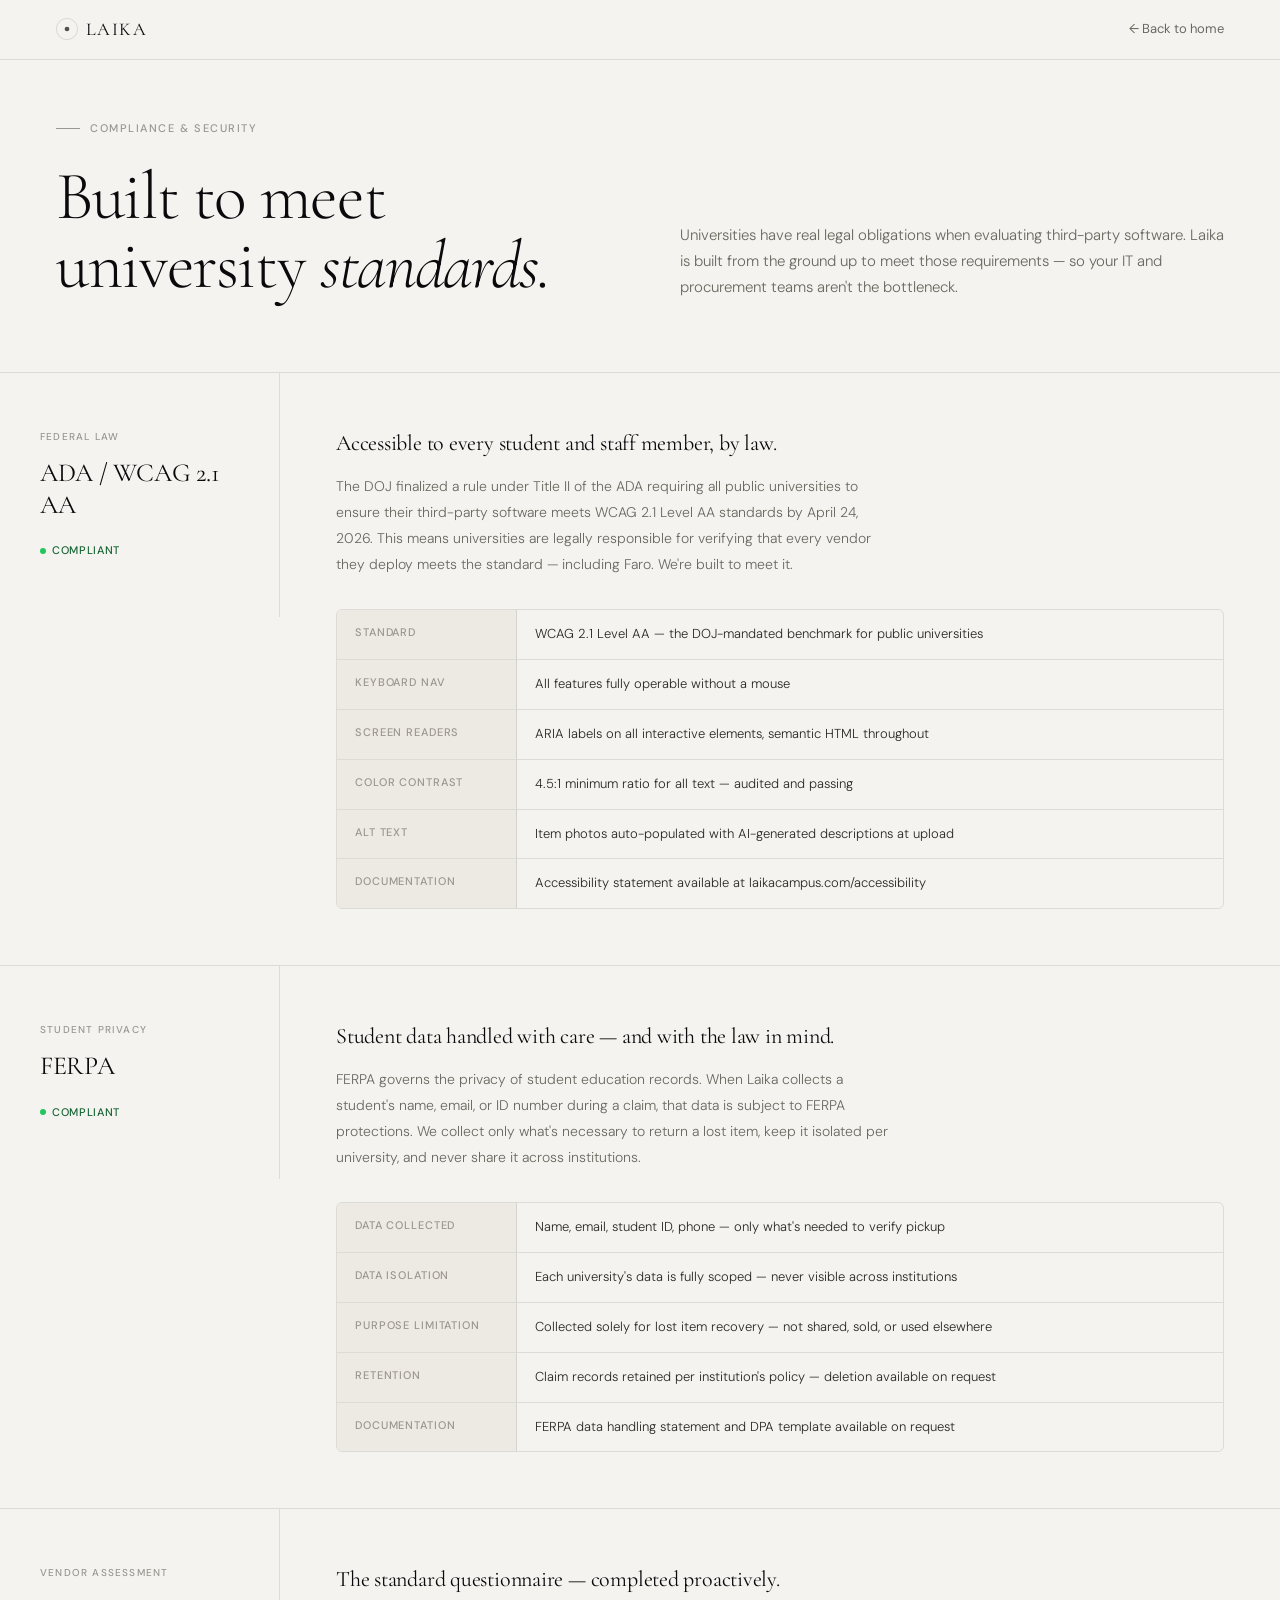
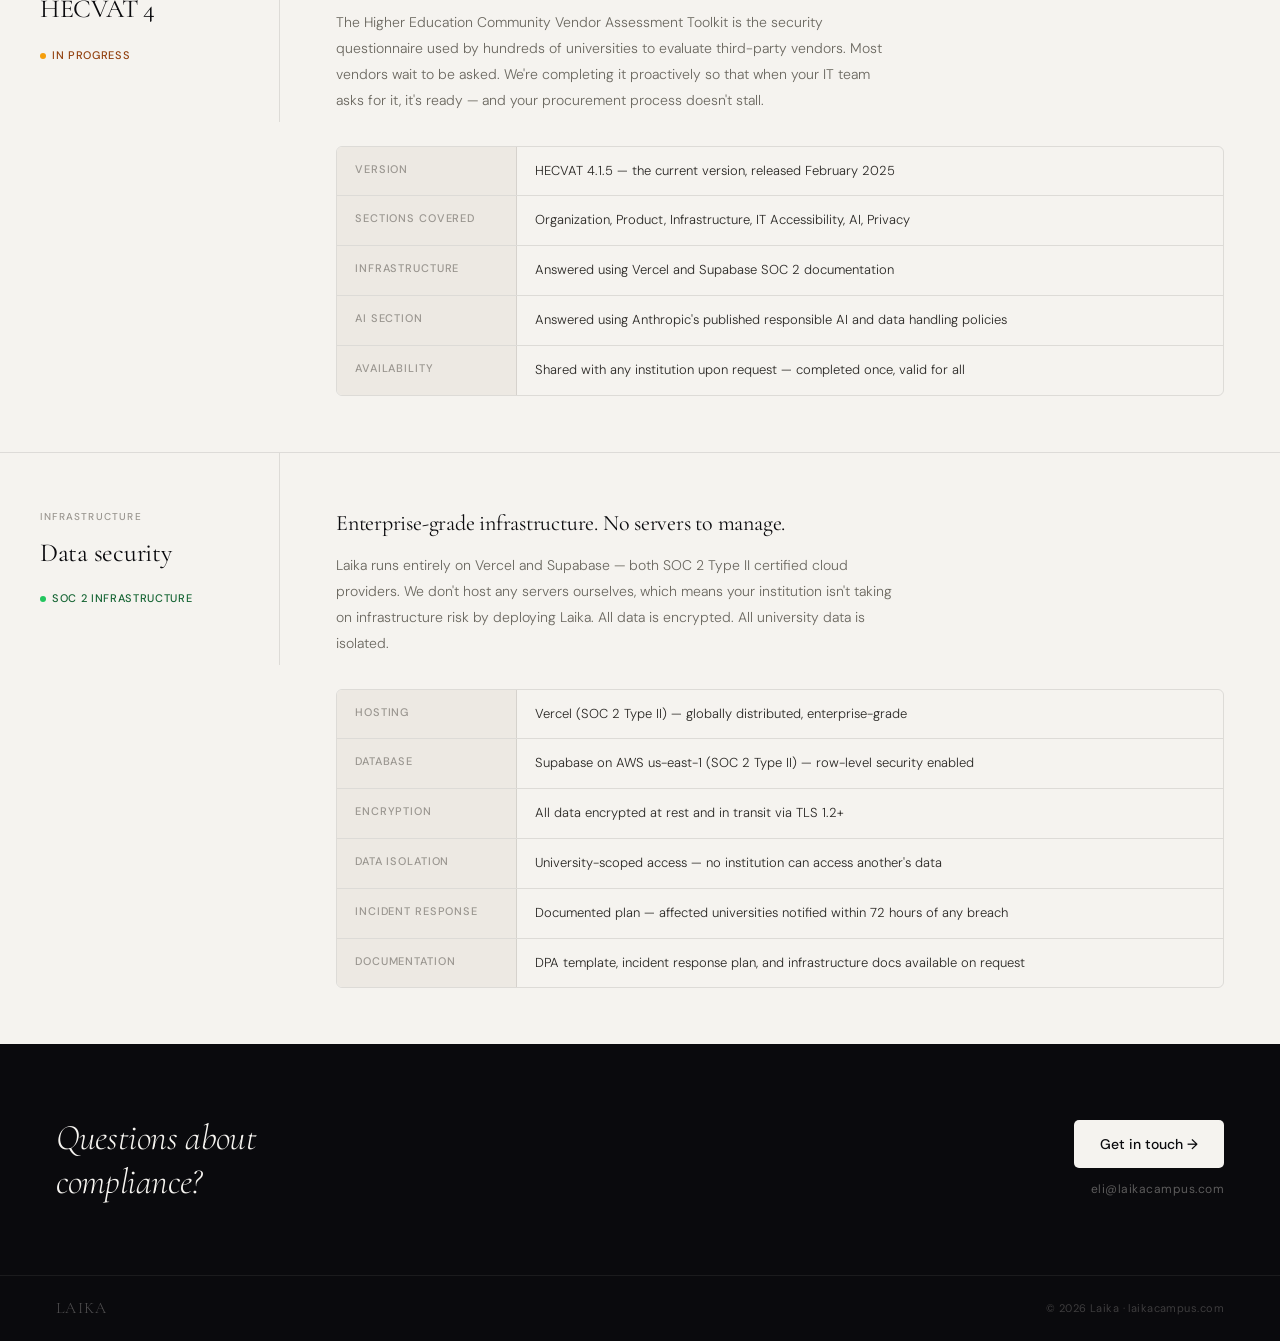
==== compliance.html @ a5697e26 "add contact form with Resend email delivery Replace mailto buttons with a name/email/message form. S" ====
<!DOCTYPE html>
<html lang="en">
<head>
<meta charset="UTF-8">
<meta name="viewport" content="width=device-width, initial-scale=1.0">
<title>Laika — Compliance</title>
<link href="https://fonts.googleapis.com/css2?family=Cormorant+Garamond:ital,wght@0,300;0,400;0,500;1,300;1,400;1,500&family=DM+Sans:wght@300;400;500&display=swap" rel="stylesheet">
<style>
*,*::before,*::after{margin:0;padding:0;box-sizing:border-box}
html{scroll-behavior:smooth}

:root{
  --ink:#0a0a0d;
  --ink2:#13131a;
  --off:#f5f3ef;
  --offwarm:#ede9e3;
  --rule:rgba(10,10,13,0.1);
  --rule2:rgba(10,10,13,0.06);
  --muted:#9a9690;
  --muted2:#6b6860;
  --text:#2a2825;
  --p:#7c3aed;
}

body{
  background:var(--off);
  color:var(--text);
  font-family:'DM Sans',-apple-system,sans-serif;
  font-size:16px;
  line-height:1.6;
  -webkit-font-smoothing:antialiased;
}

/* NAV */
nav{
  position:fixed;top:0;left:0;right:0;z-index:100;
  padding:0 56px;height:60px;
  display:flex;align-items:center;justify-content:space-between;
  background:rgba(245,243,239,0.88);
  backdrop-filter:blur(16px);
  border-bottom:1px solid var(--rule);
}

.nav-logo{
  font-family:'Cormorant Garamond',serif;
  font-size:18px;font-weight:400;
  color:var(--ink);text-decoration:none;
  letter-spacing:0.08em;text-transform:uppercase;
  display:flex;align-items:center;gap:8px;
}
.nav-logo-mark{
  width:22px;height:22px;display:block;
}

.nav-back{
  font-size:13px;font-weight:400;
  color:var(--muted2);text-decoration:none;
  transition:color 0.15s;
  display:flex;align-items:center;gap:6px;
}
.nav-back:hover{color:var(--ink);}

/* HEADER */
.page-header{
  padding:120px 56px 72px;
  border-bottom:1px solid var(--rule);
  display:grid;
  grid-template-columns:1fr 1fr;
  gap:80px;
  align-items:end;
}

.header-kicker{
  font-size:11px;font-weight:500;
  letter-spacing:0.14em;text-transform:uppercase;
  color:var(--muted);
  margin-bottom:24px;
  display:flex;align-items:center;gap:10px;
}
.header-kicker::before{content:'';display:inline-block;width:24px;height:1px;background:var(--muted);}

h1{
  font-family:'Cormorant Garamond',serif;
  font-size:clamp(44px,5.5vw,68px);
  font-weight:300;
  line-height:1.02;
  letter-spacing:-0.02em;
  color:var(--ink);
}

h1 em{font-style:italic;}

.header-note{
  font-size:15px;color:var(--muted2);
  font-weight:300;line-height:1.75;
  align-self:end;
}

/* COMPLIANCE ITEMS */
.compliance-section{
  border-bottom:1px solid var(--rule);
  display:grid;
  grid-template-columns:280px 1fr;
}

.comp-left{
  padding:56px 40px;
  border-right:1px solid var(--rule);
  position:sticky;top:60px;
  align-self:start;
}

.comp-tag{
  font-size:10px;font-weight:500;
  letter-spacing:0.12em;text-transform:uppercase;
  color:var(--muted);
  margin-bottom:12px;
}

.comp-name{
  font-family:'Cormorant Garamond',serif;
  font-size:26px;font-weight:400;
  color:var(--ink);
  letter-spacing:-0.01em;
  line-height:1.2;
  margin-bottom:16px;
}

.comp-status{
  display:inline-flex;align-items:center;gap:6px;
  font-size:11px;font-weight:500;
  letter-spacing:0.06em;text-transform:uppercase;
}

.status-dot{
  width:6px;height:6px;border-radius:50%;
}

.status-ready .status-dot{background:#22c55e;}
.status-ready{color:#166534;}
.status-progress .status-dot{background:#f59e0b;}
.status-progress{color:#92400e;}

.comp-right{
  padding:56px 56px;
}

.comp-headline{
  font-family:'Cormorant Garamond',serif;
  font-size:22px;font-weight:400;
  color:var(--ink);
  letter-spacing:-0.01em;
  margin-bottom:16px;
  line-height:1.3;
}

.comp-body{
  font-size:14px;color:var(--muted2);
  font-weight:300;line-height:1.85;
  margin-bottom:32px;
  max-width:560px;
}

.comp-details{
  display:flex;flex-direction:column;gap:0;
  border:1px solid var(--rule);
  border-radius:6px;
  overflow:hidden;
}

.comp-detail-row{
  display:grid;
  grid-template-columns:180px 1fr;
  border-bottom:1px solid var(--rule);
}
.comp-detail-row:last-child{border-bottom:none;}

.comp-detail-label{
  padding:14px 18px;
  font-size:11px;font-weight:500;
  letter-spacing:0.08em;text-transform:uppercase;
  color:var(--muted);
  border-right:1px solid var(--rule);
  background:var(--offwarm);
}

.comp-detail-value{
  padding:14px 18px;
  font-size:13px;color:var(--text);
  font-weight:300;line-height:1.6;
}

/* CONTACT STRIP */
.contact-strip{
  background:var(--ink);
  padding:72px 56px;
  display:flex;
  align-items:center;
  justify-content:space-between;
  gap:48px;
}

.cs-left{
  font-family:'Cormorant Garamond',serif;
  font-size:clamp(24px,3vw,36px);
  font-weight:300;font-style:italic;
  color:var(--off);
  line-height:1.2;
  letter-spacing:-0.01em;
}

.cs-right{display:flex;flex-direction:column;gap:12px;align-items:flex-end;}

.btn-light{
  display:inline-flex;align-items:center;
  background:var(--off);color:var(--ink);
  padding:13px 26px;border-radius:5px;
  font-size:14px;font-weight:500;
  text-decoration:none;
  transition:background 0.15s,transform 0.12s;
}
.btn-light:hover{background:#fff;transform:translateY(-2px);}

.cs-email{
  font-size:12px;color:rgba(245,243,239,0.35);
  text-decoration:none;letter-spacing:0.04em;
  transition:color 0.15s;
}
.cs-email:hover{color:rgba(245,243,239,0.7);}

/* FOOTER */
footer{
  background:var(--ink);
  border-top:1px solid rgba(245,243,239,0.07);
  padding:20px 56px;
  display:flex;align-items:center;justify-content:space-between;
}

.footer-logo{
  font-family:'Cormorant Garamond',serif;
  font-size:16px;font-weight:300;
  color:rgba(245,243,239,0.3);
  letter-spacing:0.08em;text-transform:uppercase;
}

.footer-copy{font-size:11px;color:rgba(245,243,239,0.22);letter-spacing:0.04em;}

/* ANIMATIONS */
@keyframes fadeup{from{opacity:0;transform:translateY(16px);}to{opacity:1;transform:translateY(0);}}
.reveal{opacity:0;transform:translateY(16px);transition:opacity 0.6s ease,transform 0.6s ease;}
.reveal.on{opacity:1;transform:translateY(0);}
.d1{transition-delay:0.08s;}.d2{transition-delay:0.16s;}

/* RESPONSIVE */
@media(max-width:800px){
  nav{padding:0 24px;}
  .page-header{grid-template-columns:1fr;padding:100px 24px 48px;gap:24px;}
  .compliance-section{grid-template-columns:1fr;}
  .comp-left{position:static;border-right:none;border-bottom:1px solid var(--rule);padding:36px 24px 28px;}
  .comp-right{padding:32px 24px 48px;}
  .comp-detail-row{grid-template-columns:1fr;}
  .comp-detail-label{border-right:none;border-bottom:1px solid var(--rule);}
  .contact-strip{flex-direction:column;padding:48px 24px;align-items:flex-start;}
  .cs-right{align-items:flex-start;}
  footer{padding:18px 24px;flex-direction:column;gap:8px;text-align:center;}
}
</style>
</head>
<body>

<!-- NAV -->
<nav>
  <a href="index.html" class="nav-logo">
    <svg class="nav-logo-mark" viewBox="0 0 28 28" fill="none" xmlns="http://www.w3.org/2000/svg" aria-hidden="true">
      <circle cx="14" cy="14" r="13.5" stroke="#0a0a0d" stroke-opacity="0.15"/>
      <circle cx="14" cy="14" r="3" fill="#0a0a0d" opacity="0.7"/>
    </svg>
    Laika
  </a>
  <a href="index.html" class="nav-back">← Back to home</a>
</nav>

<!-- HEADER -->
<div class="page-header">
  <div>
    <div class="header-kicker">Compliance & security</div>
    <h1>Built to meet<br>university <em>standards.</em></h1>
  </div>
  <p class="header-note">Universities have real legal obligations when evaluating third-party software. Laika is built from the ground up to meet those requirements — so your IT and procurement teams aren't the bottleneck.</p>
</div>

<!-- ADA / WCAG -->
<div class="compliance-section">
  <div class="comp-left reveal">
    <div class="comp-tag">Federal law</div>
    <div class="comp-name">ADA / WCAG 2.1 AA</div>
    <div class="comp-status status-ready">
      <div class="status-dot"></div>
      Compliant
    </div>
  </div>
  <div class="comp-right reveal d1">
    <div class="comp-headline">Accessible to every student and staff member, by law.</div>
    <p class="comp-body">The DOJ finalized a rule under Title II of the ADA requiring all public universities to ensure their third-party software meets WCAG 2.1 Level AA standards by April 24, 2026. This means universities are legally responsible for verifying that every vendor they deploy meets the standard — including Faro. We're built to meet it.</p>
    <div class="comp-details">
      <div class="comp-detail-row">
        <div class="comp-detail-label">Standard</div>
        <div class="comp-detail-value">WCAG 2.1 Level AA — the DOJ-mandated benchmark for public universities</div>
      </div>
      <div class="comp-detail-row">
        <div class="comp-detail-label">Keyboard nav</div>
        <div class="comp-detail-value">All features fully operable without a mouse</div>
      </div>
      <div class="comp-detail-row">
        <div class="comp-detail-label">Screen readers</div>
        <div class="comp-detail-value">ARIA labels on all interactive elements, semantic HTML throughout</div>
      </div>
      <div class="comp-detail-row">
        <div class="comp-detail-label">Color contrast</div>
        <div class="comp-detail-value">4.5:1 minimum ratio for all text — audited and passing</div>
      </div>
      <div class="comp-detail-row">
        <div class="comp-detail-label">Alt text</div>
        <div class="comp-detail-value">Item photos auto-populated with AI-generated descriptions at upload</div>
      </div>
      <div class="comp-detail-row">
        <div class="comp-detail-label">Documentation</div>
        <div class="comp-detail-value">Accessibility statement available at laikacampus.com/accessibility</div>
      </div>
    </div>
  </div>
</div>

<!-- FERPA -->
<div class="compliance-section">
  <div class="comp-left reveal">
    <div class="comp-tag">Student privacy</div>
    <div class="comp-name">FERPA</div>
    <div class="comp-status status-ready">
      <div class="status-dot"></div>
      Compliant
    </div>
  </div>
  <div class="comp-right reveal d1">
    <div class="comp-headline">Student data handled with care — and with the law in mind.</div>
    <p class="comp-body">FERPA governs the privacy of student education records. When Laika collects a student's name, email, or ID number during a claim, that data is subject to FERPA protections. We collect only what's necessary to return a lost item, keep it isolated per university, and never share it across institutions.</p>
    <div class="comp-details">
      <div class="comp-detail-row">
        <div class="comp-detail-label">Data collected</div>
        <div class="comp-detail-value">Name, email, student ID, phone — only what's needed to verify pickup</div>
      </div>
      <div class="comp-detail-row">
        <div class="comp-detail-label">Data isolation</div>
        <div class="comp-detail-value">Each university's data is fully scoped — never visible across institutions</div>
      </div>
      <div class="comp-detail-row">
        <div class="comp-detail-label">Purpose limitation</div>
        <div class="comp-detail-value">Collected solely for lost item recovery — not shared, sold, or used elsewhere</div>
      </div>
      <div class="comp-detail-row">
        <div class="comp-detail-label">Retention</div>
        <div class="comp-detail-value">Claim records retained per institution's policy — deletion available on request</div>
      </div>
      <div class="comp-detail-row">
        <div class="comp-detail-label">Documentation</div>
        <div class="comp-detail-value">FERPA data handling statement and DPA template available on request</div>
      </div>
    </div>
  </div>
</div>

<!-- HECVAT -->
<div class="compliance-section">
  <div class="comp-left reveal">
    <div class="comp-tag">Vendor assessment</div>
    <div class="comp-name">HECVAT 4</div>
    <div class="comp-status status-progress">
      <div class="status-dot"></div>
      In progress
    </div>
  </div>
  <div class="comp-right reveal d1">
    <div class="comp-headline">The standard questionnaire — completed proactively.</div>
    <p class="comp-body">The Higher Education Community Vendor Assessment Toolkit is the security questionnaire used by hundreds of universities to evaluate third-party vendors. Most vendors wait to be asked. We're completing it proactively so that when your IT team asks for it, it's ready — and your procurement process doesn't stall.</p>
    <div class="comp-details">
      <div class="comp-detail-row">
        <div class="comp-detail-label">Version</div>
        <div class="comp-detail-value">HECVAT 4.1.5 — the current version, released February 2025</div>
      </div>
      <div class="comp-detail-row">
        <div class="comp-detail-label">Sections covered</div>
        <div class="comp-detail-value">Organization, Product, Infrastructure, IT Accessibility, AI, Privacy</div>
      </div>
      <div class="comp-detail-row">
        <div class="comp-detail-label">Infrastructure</div>
        <div class="comp-detail-value">Answered using Vercel and Supabase SOC 2 documentation</div>
      </div>
      <div class="comp-detail-row">
        <div class="comp-detail-label">AI section</div>
        <div class="comp-detail-value">Answered using Anthropic's published responsible AI and data handling policies</div>
      </div>
      <div class="comp-detail-row">
        <div class="comp-detail-label">Availability</div>
        <div class="comp-detail-value">Shared with any institution upon request — completed once, valid for all</div>
      </div>
    </div>
  </div>
</div>

<!-- DATA SECURITY -->
<div class="compliance-section" style="border-bottom:none;">
  <div class="comp-left reveal">
    <div class="comp-tag">Infrastructure</div>
    <div class="comp-name">Data security</div>
    <div class="comp-status status-ready">
      <div class="status-dot"></div>
      SOC 2 infrastructure
    </div>
  </div>
  <div class="comp-right reveal d1">
    <div class="comp-headline">Enterprise-grade infrastructure. No servers to manage.</div>
    <p class="comp-body">Laika runs entirely on Vercel and Supabase — both SOC 2 Type II certified cloud providers. We don't host any servers ourselves, which means your institution isn't taking on infrastructure risk by deploying Laika. All data is encrypted. All university data is isolated.</p>
    <div class="comp-details">
      <div class="comp-detail-row">
        <div class="comp-detail-label">Hosting</div>
        <div class="comp-detail-value">Vercel (SOC 2 Type II) — globally distributed, enterprise-grade</div>
      </div>
      <div class="comp-detail-row">
        <div class="comp-detail-label">Database</div>
        <div class="comp-detail-value">Supabase on AWS us-east-1 (SOC 2 Type II) — row-level security enabled</div>
      </div>
      <div class="comp-detail-row">
        <div class="comp-detail-label">Encryption</div>
        <div class="comp-detail-value">All data encrypted at rest and in transit via TLS 1.2+</div>
      </div>
      <div class="comp-detail-row">
        <div class="comp-detail-label">Data isolation</div>
        <div class="comp-detail-value">University-scoped access — no institution can access another's data</div>
      </div>
      <div class="comp-detail-row">
        <div class="comp-detail-label">Incident response</div>
        <div class="comp-detail-value">Documented plan — affected universities notified within 72 hours of any breach</div>
      </div>
      <div class="comp-detail-row">
        <div class="comp-detail-label">Documentation</div>
        <div class="comp-detail-value">DPA template, incident response plan, and infrastructure docs available on request</div>
      </div>
    </div>
  </div>
</div>

<!-- CONTACT STRIP -->
<div class="contact-strip reveal">
  <div class="cs-left">Questions about<br>compliance?</div>
  <div class="cs-right">
    <a href="/#contact" class="btn-light">Get in touch →</a>
    <a href="mailto:eli@laikacampus.com" class="cs-email">eli@laikacampus.com</a>
  </div>
</div>

<!-- FOOTER -->
<footer>
  <div class="footer-logo">Laika</div>
  <div class="footer-copy">© 2026 Laika · laikacampus.com</div>
</footer>

<script>
const obs = new IntersectionObserver((entries) => {
  entries.forEach((e,i) => {
    if(e.isIntersecting) setTimeout(()=>e.target.classList.add('on'),i*55);
  });
},{threshold:0.06,rootMargin:'0px 0px -16px 0px'});
document.querySelectorAll('.reveal').forEach(el=>obs.observe(el));
</script>

</body>
</html>
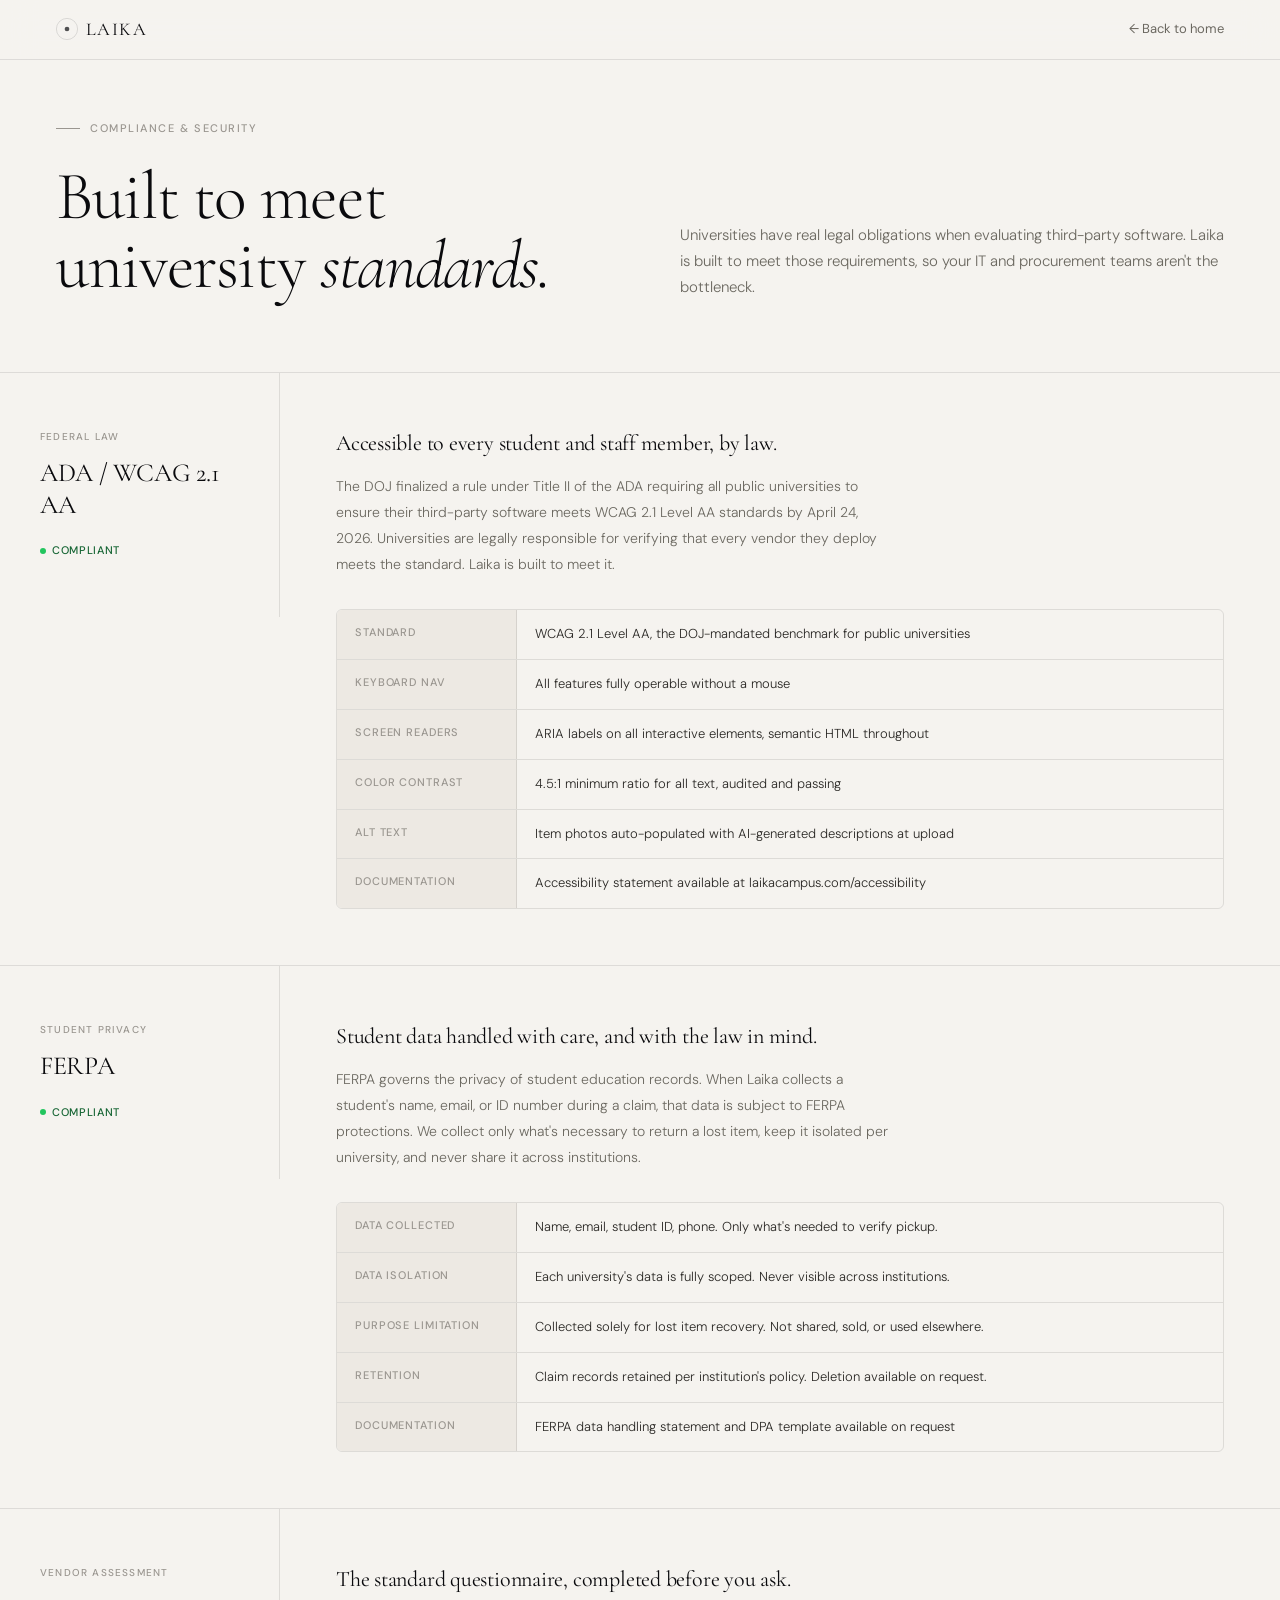
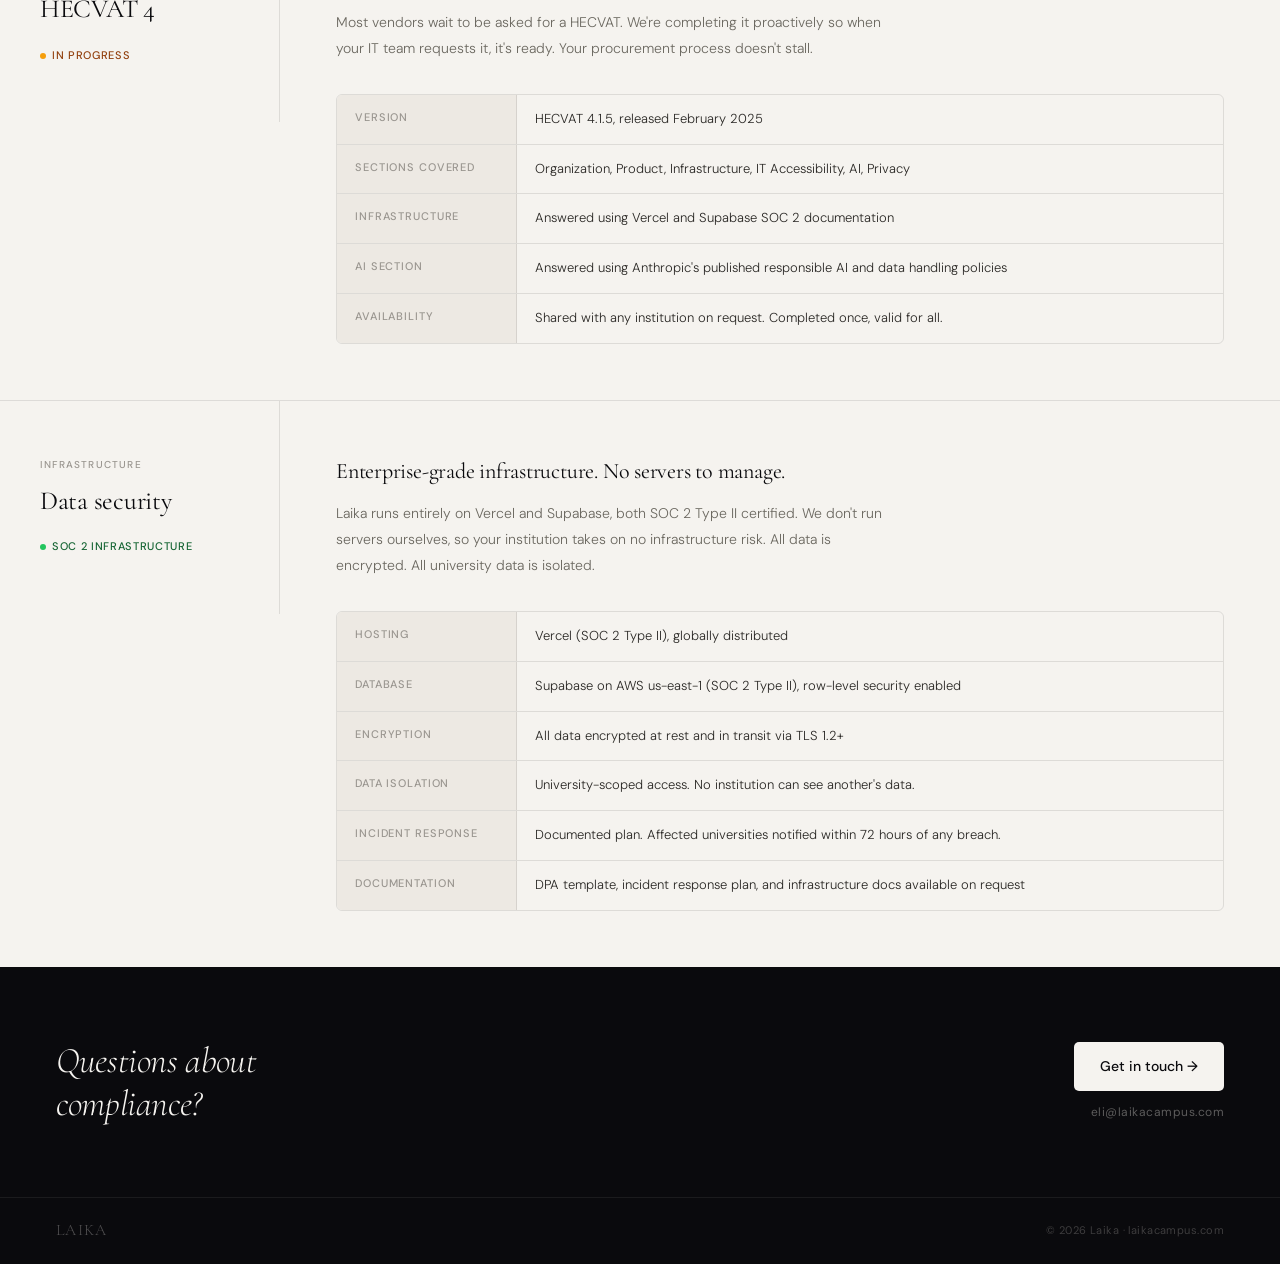
==== commit bcec9f3f: "copy: simplification pass — cut ~100 words, remove all em dashes, fix Faro brand error Co-Authored-B" ====
--- a/compliance.html
+++ b/compliance.html
@@ -3,7 +3,7 @@
 <head>
 <meta charset="UTF-8">
 <meta name="viewport" content="width=device-width, initial-scale=1.0">
-<title>Laika — Compliance</title>
+<title>Laika · Compliance</title>
 <link href="https://fonts.googleapis.com/css2?family=Cormorant+Garamond:ital,wght@0,300;0,400;0,500;1,300;1,400;1,500&family=DM+Sans:wght@300;400;500&display=swap" rel="stylesheet">
 <style>
 *,*::before,*::after{margin:0;padding:0;box-sizing:border-box}
@@ -286,7 +286,7 @@
     <div class="header-kicker">Compliance & security</div>
     <h1>Built to meet<br>university <em>standards.</em></h1>
   </div>
-  <p class="header-note">Universities have real legal obligations when evaluating third-party software. Laika is built from the ground up to meet those requirements — so your IT and procurement teams aren't the bottleneck.</p>
+  <p class="header-note">Universities have real legal obligations when evaluating third-party software. Laika is built to meet those requirements, so your IT and procurement teams aren't the bottleneck.</p>
 </div>
 
 <!-- ADA / WCAG -->
@@ -301,11 +301,11 @@
   </div>
   <div class="comp-right reveal d1">
     <div class="comp-headline">Accessible to every student and staff member, by law.</div>
-    <p class="comp-body">The DOJ finalized a rule under Title II of the ADA requiring all public universities to ensure their third-party software meets WCAG 2.1 Level AA standards by April 24, 2026. This means universities are legally responsible for verifying that every vendor they deploy meets the standard — including Faro. We're built to meet it.</p>
+    <p class="comp-body">The DOJ finalized a rule under Title II of the ADA requiring all public universities to ensure their third-party software meets WCAG 2.1 Level AA standards by April 24, 2026. Universities are legally responsible for verifying that every vendor they deploy meets the standard. Laika is built to meet it.</p>
     <div class="comp-details">
       <div class="comp-detail-row">
         <div class="comp-detail-label">Standard</div>
-        <div class="comp-detail-value">WCAG 2.1 Level AA — the DOJ-mandated benchmark for public universities</div>
+        <div class="comp-detail-value">WCAG 2.1 Level AA, the DOJ-mandated benchmark for public universities</div>
       </div>
       <div class="comp-detail-row">
         <div class="comp-detail-label">Keyboard nav</div>
@@ -317,7 +317,7 @@
       </div>
       <div class="comp-detail-row">
         <div class="comp-detail-label">Color contrast</div>
-        <div class="comp-detail-value">4.5:1 minimum ratio for all text — audited and passing</div>
+        <div class="comp-detail-value">4.5:1 minimum ratio for all text, audited and passing</div>
       </div>
       <div class="comp-detail-row">
         <div class="comp-detail-label">Alt text</div>
@@ -342,24 +342,24 @@
     </div>
   </div>
   <div class="comp-right reveal d1">
-    <div class="comp-headline">Student data handled with care — and with the law in mind.</div>
+    <div class="comp-headline">Student data handled with care, and with the law in mind.</div>
     <p class="comp-body">FERPA governs the privacy of student education records. When Laika collects a student's name, email, or ID number during a claim, that data is subject to FERPA protections. We collect only what's necessary to return a lost item, keep it isolated per university, and never share it across institutions.</p>
     <div class="comp-details">
       <div class="comp-detail-row">
         <div class="comp-detail-label">Data collected</div>
-        <div class="comp-detail-value">Name, email, student ID, phone — only what's needed to verify pickup</div>
+        <div class="comp-detail-value">Name, email, student ID, phone. Only what's needed to verify pickup.</div>
       </div>
       <div class="comp-detail-row">
         <div class="comp-detail-label">Data isolation</div>
-        <div class="comp-detail-value">Each university's data is fully scoped — never visible across institutions</div>
+        <div class="comp-detail-value">Each university's data is fully scoped. Never visible across institutions.</div>
       </div>
       <div class="comp-detail-row">
         <div class="comp-detail-label">Purpose limitation</div>
-        <div class="comp-detail-value">Collected solely for lost item recovery — not shared, sold, or used elsewhere</div>
+        <div class="comp-detail-value">Collected solely for lost item recovery. Not shared, sold, or used elsewhere.</div>
       </div>
       <div class="comp-detail-row">
         <div class="comp-detail-label">Retention</div>
-        <div class="comp-detail-value">Claim records retained per institution's policy — deletion available on request</div>
+        <div class="comp-detail-value">Claim records retained per institution's policy. Deletion available on request.</div>
       </div>
       <div class="comp-detail-row">
         <div class="comp-detail-label">Documentation</div>
@@ -380,12 +380,12 @@
     </div>
   </div>
   <div class="comp-right reveal d1">
-    <div class="comp-headline">The standard questionnaire — completed proactively.</div>
-    <p class="comp-body">The Higher Education Community Vendor Assessment Toolkit is the security questionnaire used by hundreds of universities to evaluate third-party vendors. Most vendors wait to be asked. We're completing it proactively so that when your IT team asks for it, it's ready — and your procurement process doesn't stall.</p>
+    <div class="comp-headline">The standard questionnaire, completed before you ask.</div>
+    <p class="comp-body">Most vendors wait to be asked for a HECVAT. We're completing it proactively so when your IT team requests it, it's ready. Your procurement process doesn't stall.</p>
     <div class="comp-details">
       <div class="comp-detail-row">
         <div class="comp-detail-label">Version</div>
-        <div class="comp-detail-value">HECVAT 4.1.5 — the current version, released February 2025</div>
+        <div class="comp-detail-value">HECVAT 4.1.5, released February 2025</div>
       </div>
       <div class="comp-detail-row">
         <div class="comp-detail-label">Sections covered</div>
@@ -401,7 +401,7 @@
       </div>
       <div class="comp-detail-row">
         <div class="comp-detail-label">Availability</div>
-        <div class="comp-detail-value">Shared with any institution upon request — completed once, valid for all</div>
+        <div class="comp-detail-value">Shared with any institution on request. Completed once, valid for all.</div>
       </div>
     </div>
   </div>
@@ -419,15 +419,15 @@
   </div>
   <div class="comp-right reveal d1">
     <div class="comp-headline">Enterprise-grade infrastructure. No servers to manage.</div>
-    <p class="comp-body">Laika runs entirely on Vercel and Supabase — both SOC 2 Type II certified cloud providers. We don't host any servers ourselves, which means your institution isn't taking on infrastructure risk by deploying Laika. All data is encrypted. All university data is isolated.</p>
+    <p class="comp-body">Laika runs entirely on Vercel and Supabase, both SOC 2 Type II certified. We don't run servers ourselves, so your institution takes on no infrastructure risk. All data is encrypted. All university data is isolated.</p>
     <div class="comp-details">
       <div class="comp-detail-row">
         <div class="comp-detail-label">Hosting</div>
-        <div class="comp-detail-value">Vercel (SOC 2 Type II) — globally distributed, enterprise-grade</div>
+        <div class="comp-detail-value">Vercel (SOC 2 Type II), globally distributed</div>
       </div>
       <div class="comp-detail-row">
         <div class="comp-detail-label">Database</div>
-        <div class="comp-detail-value">Supabase on AWS us-east-1 (SOC 2 Type II) — row-level security enabled</div>
+        <div class="comp-detail-value">Supabase on AWS us-east-1 (SOC 2 Type II), row-level security enabled</div>
       </div>
       <div class="comp-detail-row">
         <div class="comp-detail-label">Encryption</div>
@@ -435,11 +435,11 @@
       </div>
       <div class="comp-detail-row">
         <div class="comp-detail-label">Data isolation</div>
-        <div class="comp-detail-value">University-scoped access — no institution can access another's data</div>
+        <div class="comp-detail-value">University-scoped access. No institution can see another's data.</div>
       </div>
       <div class="comp-detail-row">
         <div class="comp-detail-label">Incident response</div>
-        <div class="comp-detail-value">Documented plan — affected universities notified within 72 hours of any breach</div>
+        <div class="comp-detail-value">Documented plan. Affected universities notified within 72 hours of any breach.</div>
       </div>
       <div class="comp-detail-row">
         <div class="comp-detail-label">Documentation</div>
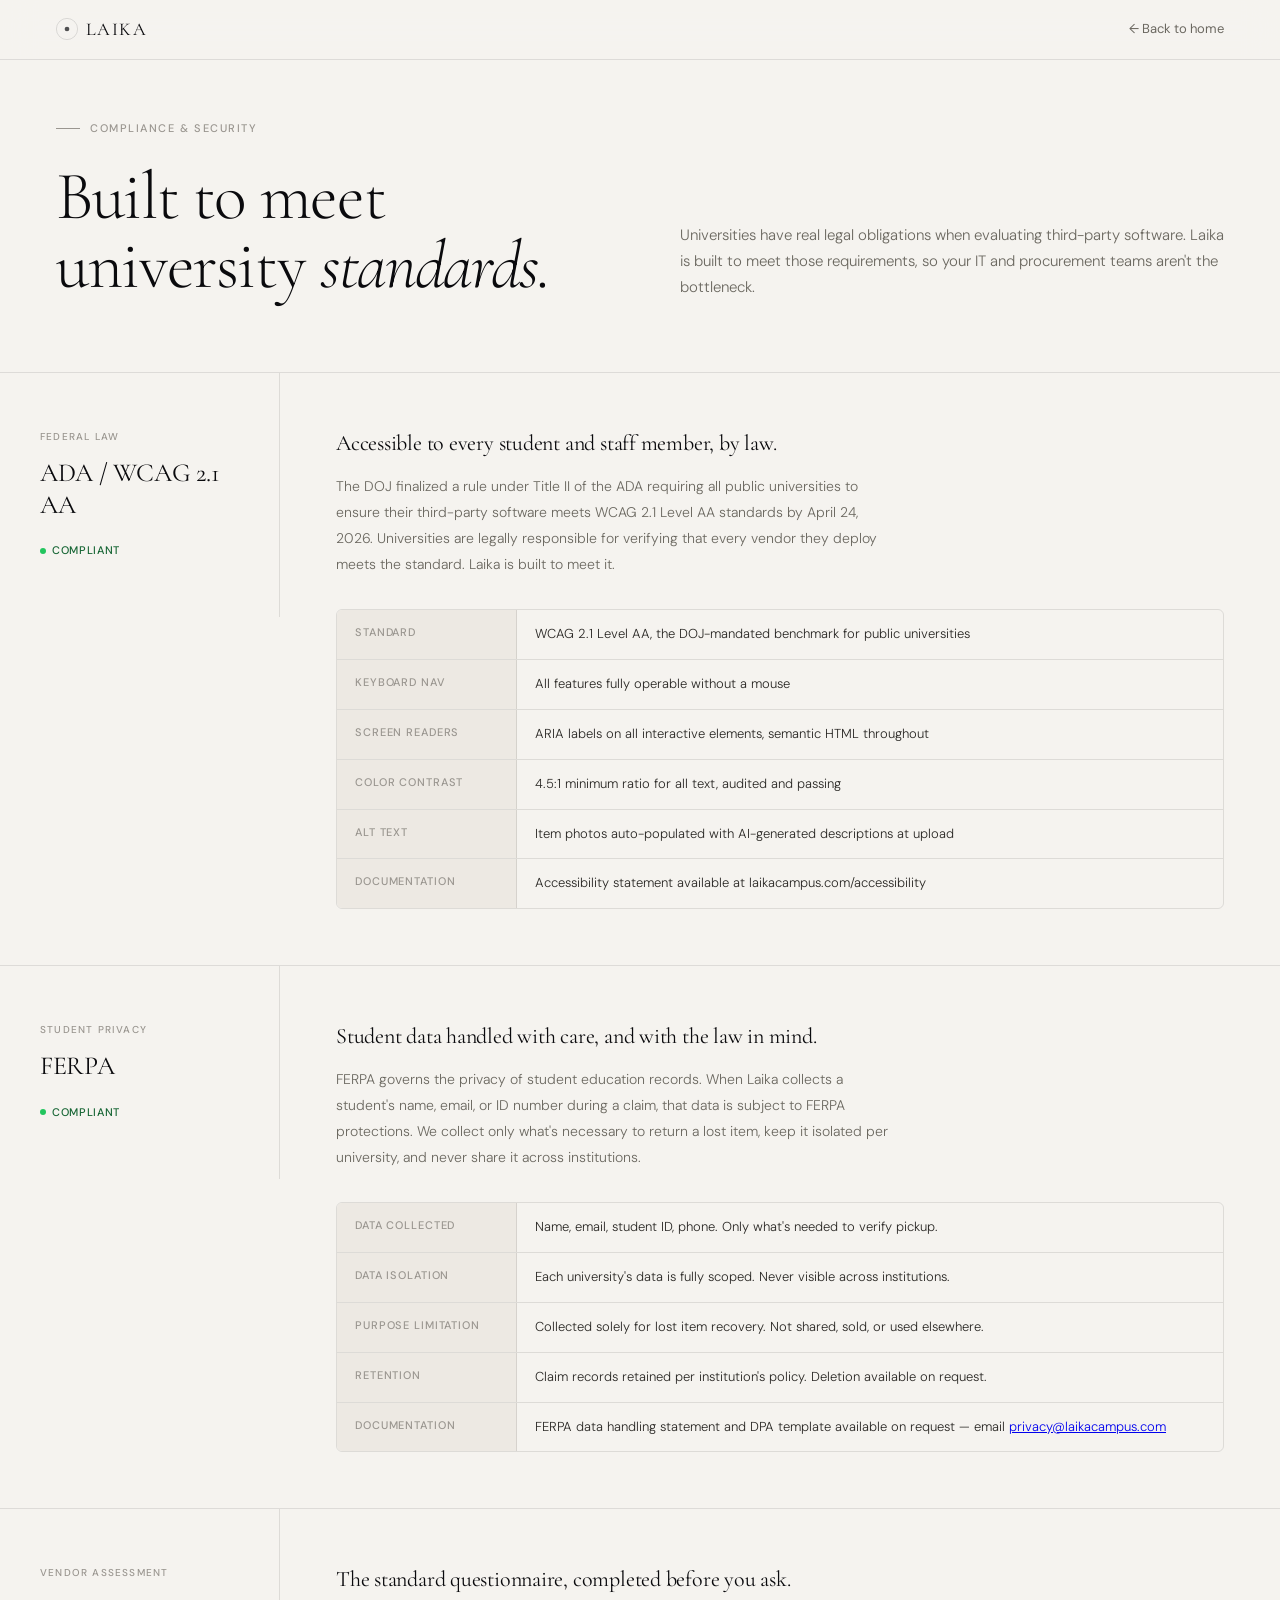
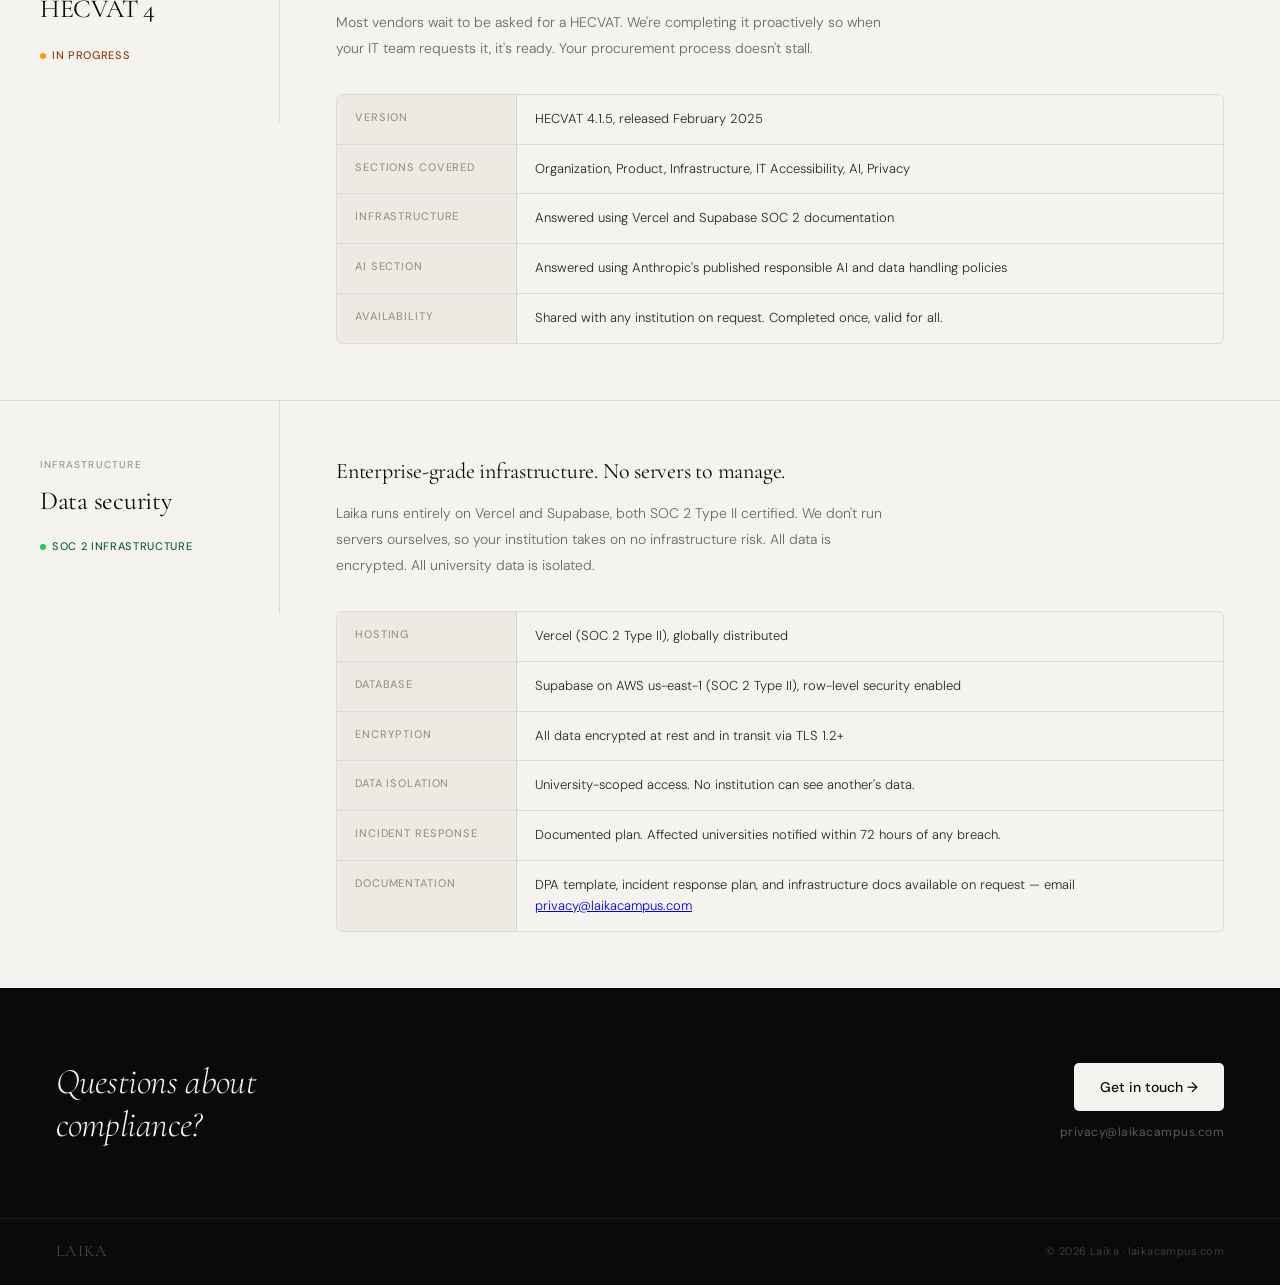
==== commit 598177d4: "copy: add privacy@laikacampus.com to compliance page contact and on-request rows Co-Authored-By: Cla" ====
--- a/compliance.html
+++ b/compliance.html
@@ -363,7 +363,7 @@
       </div>
       <div class="comp-detail-row">
         <div class="comp-detail-label">Documentation</div>
-        <div class="comp-detail-value">FERPA data handling statement and DPA template available on request</div>
+        <div class="comp-detail-value">FERPA data handling statement and DPA template available on request — email <a href="mailto:privacy@laikacampus.com">privacy@laikacampus.com</a></div>
       </div>
     </div>
   </div>
@@ -443,7 +443,7 @@
       </div>
       <div class="comp-detail-row">
         <div class="comp-detail-label">Documentation</div>
-        <div class="comp-detail-value">DPA template, incident response plan, and infrastructure docs available on request</div>
+        <div class="comp-detail-value">DPA template, incident response plan, and infrastructure docs available on request — email <a href="mailto:privacy@laikacampus.com">privacy@laikacampus.com</a></div>
       </div>
     </div>
   </div>
@@ -454,7 +454,7 @@
   <div class="cs-left">Questions about<br>compliance?</div>
   <div class="cs-right">
     <a href="/#contact" class="btn-light">Get in touch →</a>
-    <a href="mailto:eli@laikacampus.com" class="cs-email">eli@laikacampus.com</a>
+    <a href="mailto:privacy@laikacampus.com" class="cs-email">privacy@laikacampus.com</a>
   </div>
 </div>
 
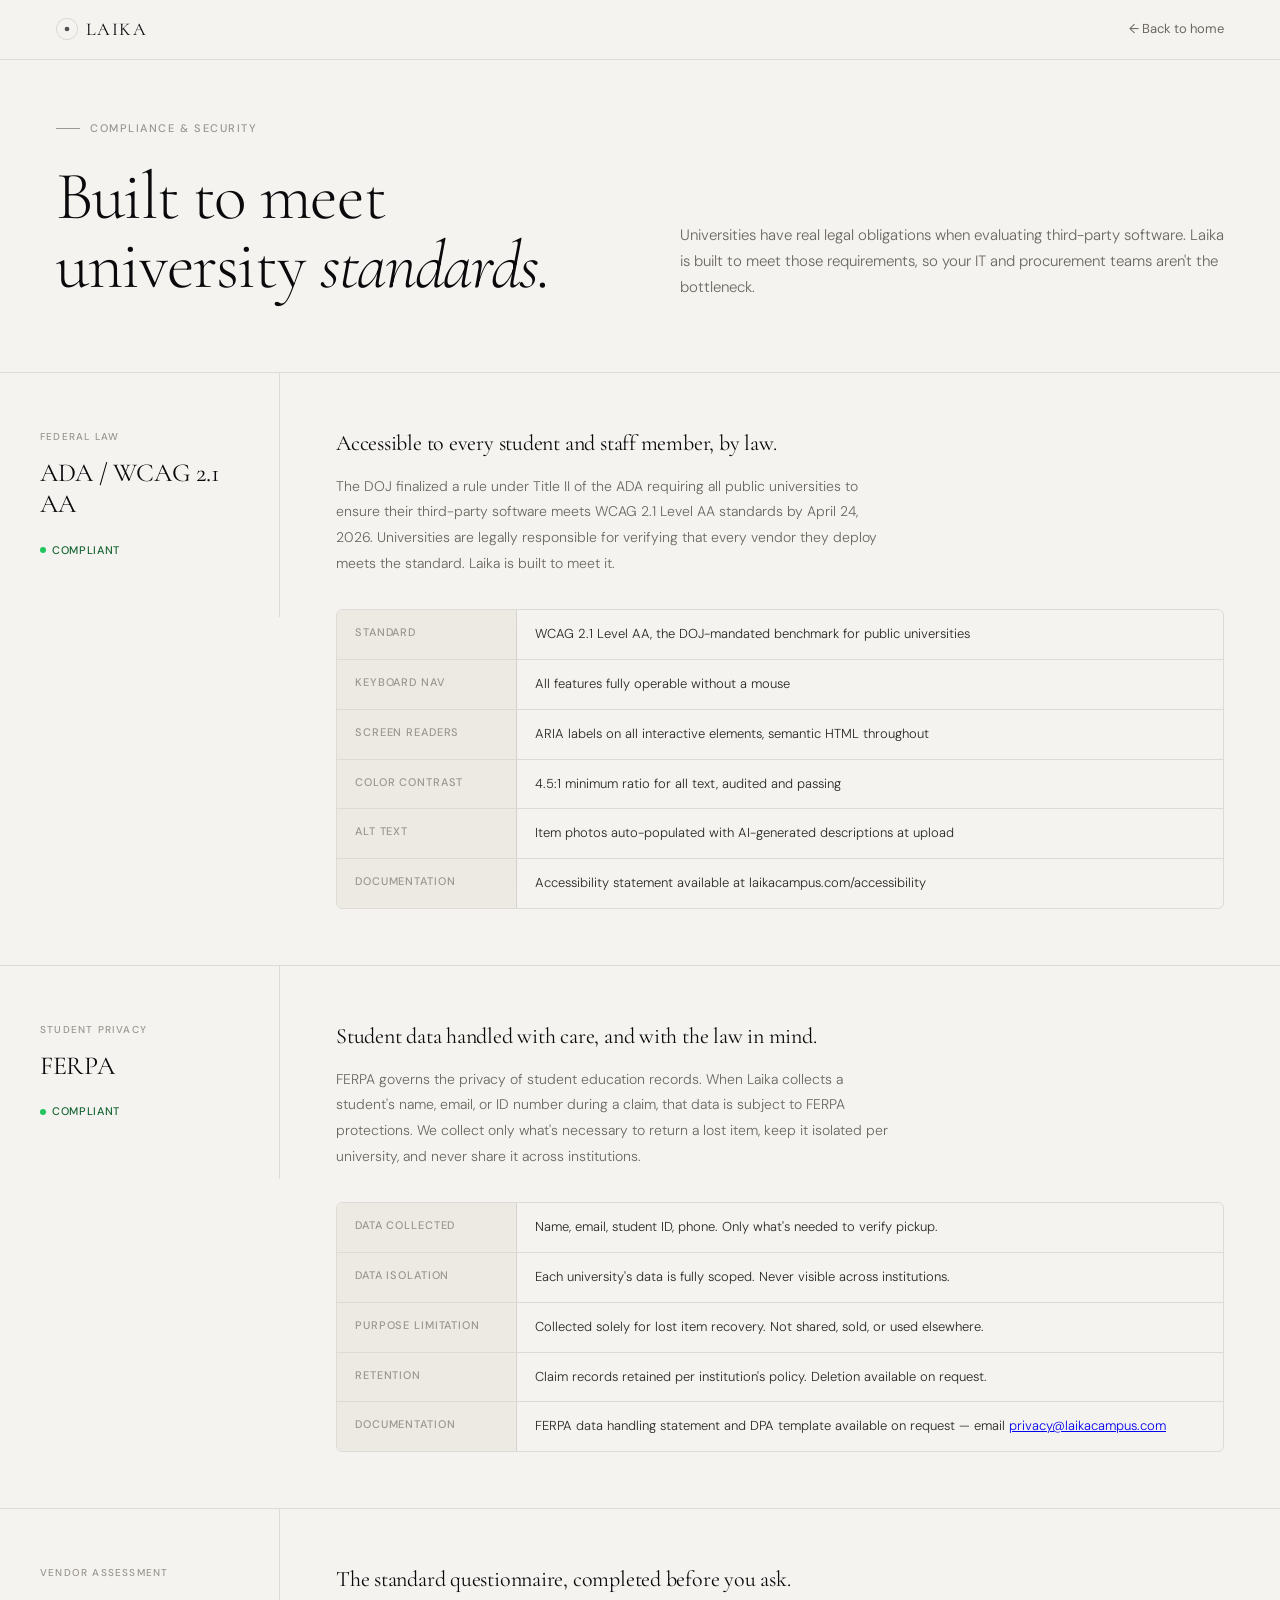
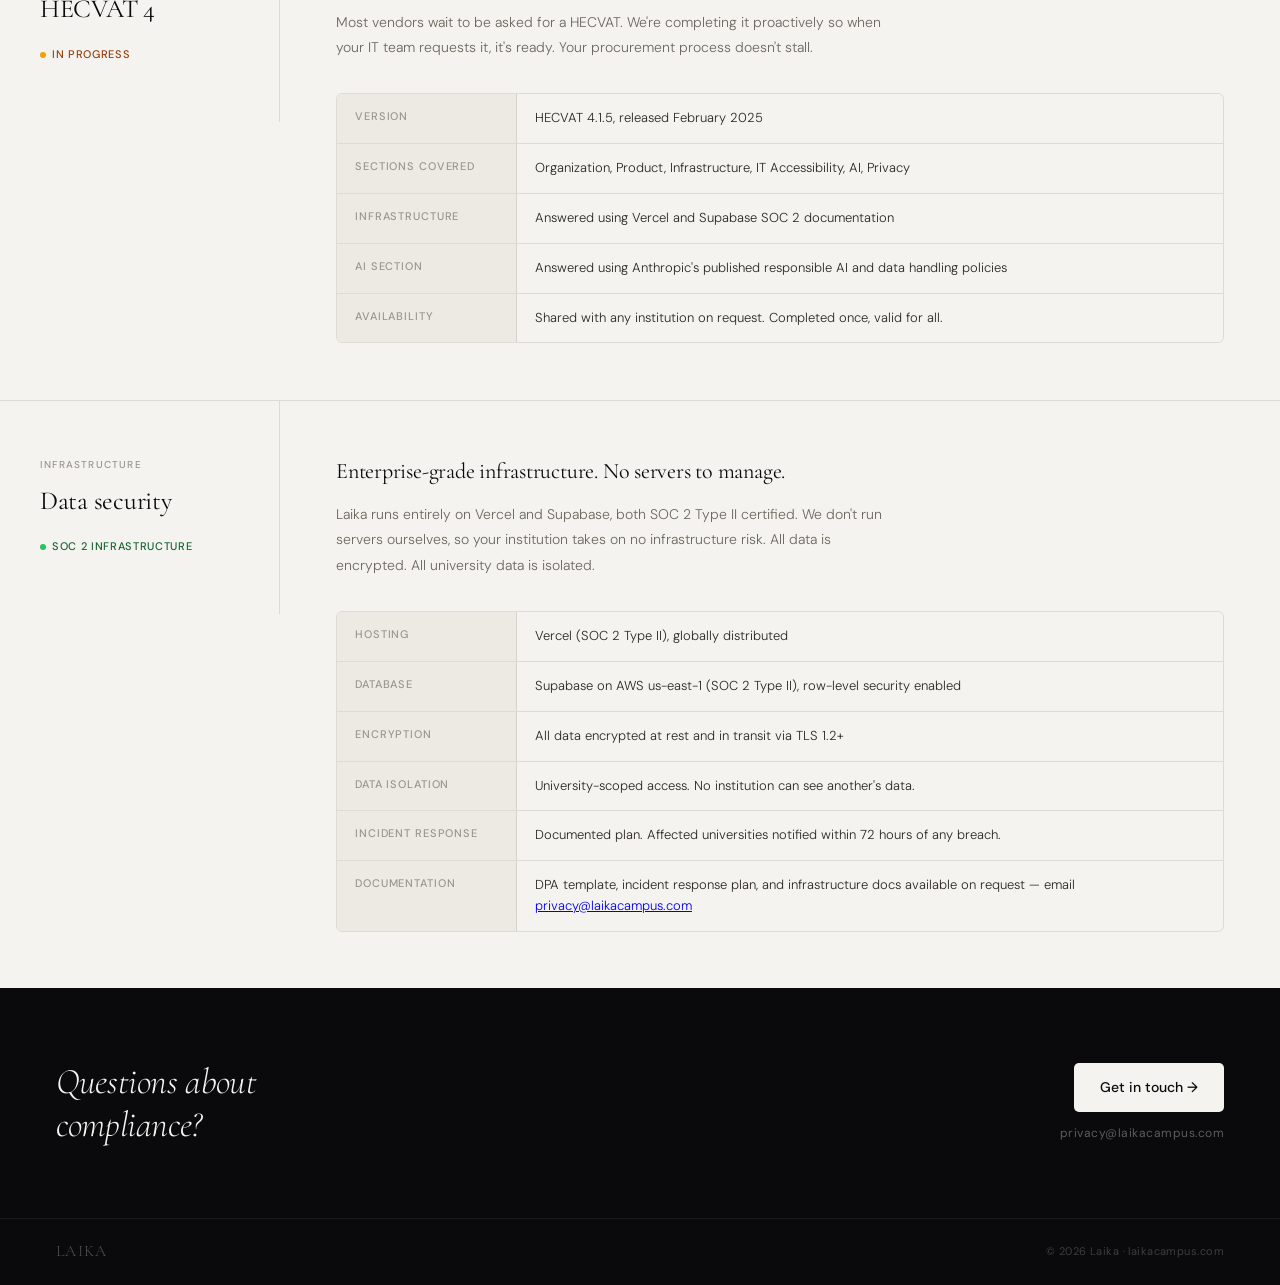
==== commit ec027df5: "feat: foundation motion system + corrected nav (PR #1) Introduces shared motion.css and motion.js co" ====
--- a/compliance.html
+++ b/compliance.html
@@ -5,6 +5,8 @@
 <meta name="viewport" content="width=device-width, initial-scale=1.0">
 <title>Laika · Compliance</title>
 <link href="https://fonts.googleapis.com/css2?family=Cormorant+Garamond:ital,wght@0,300;0,400;0,500;1,300;1,400;1,500&family=DM+Sans:wght@300;400;500&display=swap" rel="stylesheet">
+<link rel="stylesheet" href="motion.css">
+<script>document.documentElement.classList.add('js-motion');</script>
 <style>
 *,*::before,*::after{margin:0;padding:0;box-sizing:border-box}
 html{scroll-behavior:smooth}
@@ -245,11 +247,7 @@
 
 .footer-copy{font-size:11px;color:rgba(245,243,239,0.22);letter-spacing:0.04em;}
 
-/* ANIMATIONS */
-@keyframes fadeup{from{opacity:0;transform:translateY(16px);}to{opacity:1;transform:translateY(0);}}
-.reveal{opacity:0;transform:translateY(16px);transition:opacity 0.6s ease,transform 0.6s ease;}
-.reveal.on{opacity:1;transform:translateY(0);}
-.d1{transition-delay:0.08s;}.d2{transition-delay:0.16s;}
+/* ANIMATIONS — .reveal, .d1/.d2, and reduced-motion guard live in motion.css */
 
 /* RESPONSIVE */
 @media(max-width:800px){
@@ -464,14 +462,7 @@
   <div class="footer-copy">© 2026 Laika · laikacampus.com</div>
 </footer>
 
-<script>
-const obs = new IntersectionObserver((entries) => {
-  entries.forEach((e,i) => {
-    if(e.isIntersecting) setTimeout(()=>e.target.classList.add('on'),i*55);
-  });
-},{threshold:0.06,rootMargin:'0px 0px -16px 0px'});
-document.querySelectorAll('.reveal').forEach(el=>obs.observe(el));
-</script>
+<script src="motion.js"></script>
 
 </body>
 </html>
--- a/motion.css
+++ b/motion.css
@@ -0,0 +1,88 @@
+/* ── Laika Motion System — v1 ───────────────────────────────────────────
+   Single source of truth for all motion tokens and animation primitives.
+   Consumed by every page; PRs #2–5 extend this file, never duplicate it.
+
+   Usage pattern:
+     HTML: add class="reveal" (+ optional d1/d2/d3 for stagger delay)
+     JS:   motion.js handles the IntersectionObserver and counter logic
+     Stagger groups: data-stagger="80" on a parent, .reveal on children
+     Counters: data-counter="30" data-suffix="s" data-duration="1200"
+   ─────────────────────────────────────────────────────────────────── */
+
+/* ── Motion tokens ──────────────────────────────────────────────────── */
+:root {
+  --motion-dur:         500ms;
+  --motion-dur-slow:    650ms;
+  --motion-dur-counter: 1200ms;
+  --motion-ease:        cubic-bezier(0.16, 1, 0.3, 1); /* ease-out-expo */
+  --motion-translate:   24px;
+  --motion-stagger:     80ms;
+}
+
+/* ── Initial-load hero keyframe ─────────────────────────────────────── */
+/* Used by .hero-left / .hero-right for above-the-fold staggered entry. */
+@keyframes laika-up {
+  from { opacity: 0; transform: translateY(20px); }
+  to   { opacity: 1; transform: translateY(0); }
+}
+
+/* ── Reveal — progressive enhancement ──────────────────────────────── */
+/* .js-motion is added to <html> synchronously in <head> so the hidden  */
+/* state is set before first paint. Without JS the class is absent and  */
+/* all content renders visible — SEO and screen readers unaffected.     */
+.js-motion .reveal {
+  opacity: 0;
+  transform: translateY(var(--motion-translate));
+  transition:
+    opacity   var(--motion-dur) var(--motion-ease),
+    transform var(--motion-dur) var(--motion-ease);
+  will-change: opacity, transform;
+}
+
+.js-motion .reveal.on {
+  opacity: 1;
+  transform: translateY(0);
+}
+
+/* Stagger delay helpers — apply alongside .reveal */
+.js-motion .d1 { transition-delay: calc(var(--motion-stagger) * 1); }
+.js-motion .d2 { transition-delay: calc(var(--motion-stagger) * 2); }
+.js-motion .d3 { transition-delay: calc(var(--motion-stagger) * 3); }
+
+/* ── Counter ─────────────────────────────────────────────────────────── */
+[data-counter] { display: inline-block; }
+
+/* ── Reduced motion ─────────────────────────────────────────────────── */
+/* Central guard — every primitive inherits this automatically.         */
+@media (prefers-reduced-motion: reduce) {
+  :root {
+    --motion-dur:         0ms;
+    --motion-dur-slow:    0ms;
+    --motion-dur-counter: 0ms;
+  }
+
+  /* Hero initial-load animations — show immediately, no movement */
+  .hero-left,
+  .hero-right {
+    animation: none !important;
+    opacity: 1 !important;
+    transform: none !important;
+  }
+
+  /* Reveal — visible immediately, no transform, at most a 150ms fade */
+  .js-motion .reveal {
+    opacity: 1 !important;
+    transform: none !important;
+    transition: opacity 150ms ease !important;
+    transition-delay: 0ms !important;
+  }
+
+  /* Decorative ambient animations — stop entirely */
+  .c-blob,
+  .compliance-teaser::after,
+  .how-row::before,
+  .service-row::before {
+    animation: none !important;
+    transition: none !important;
+  }
+}
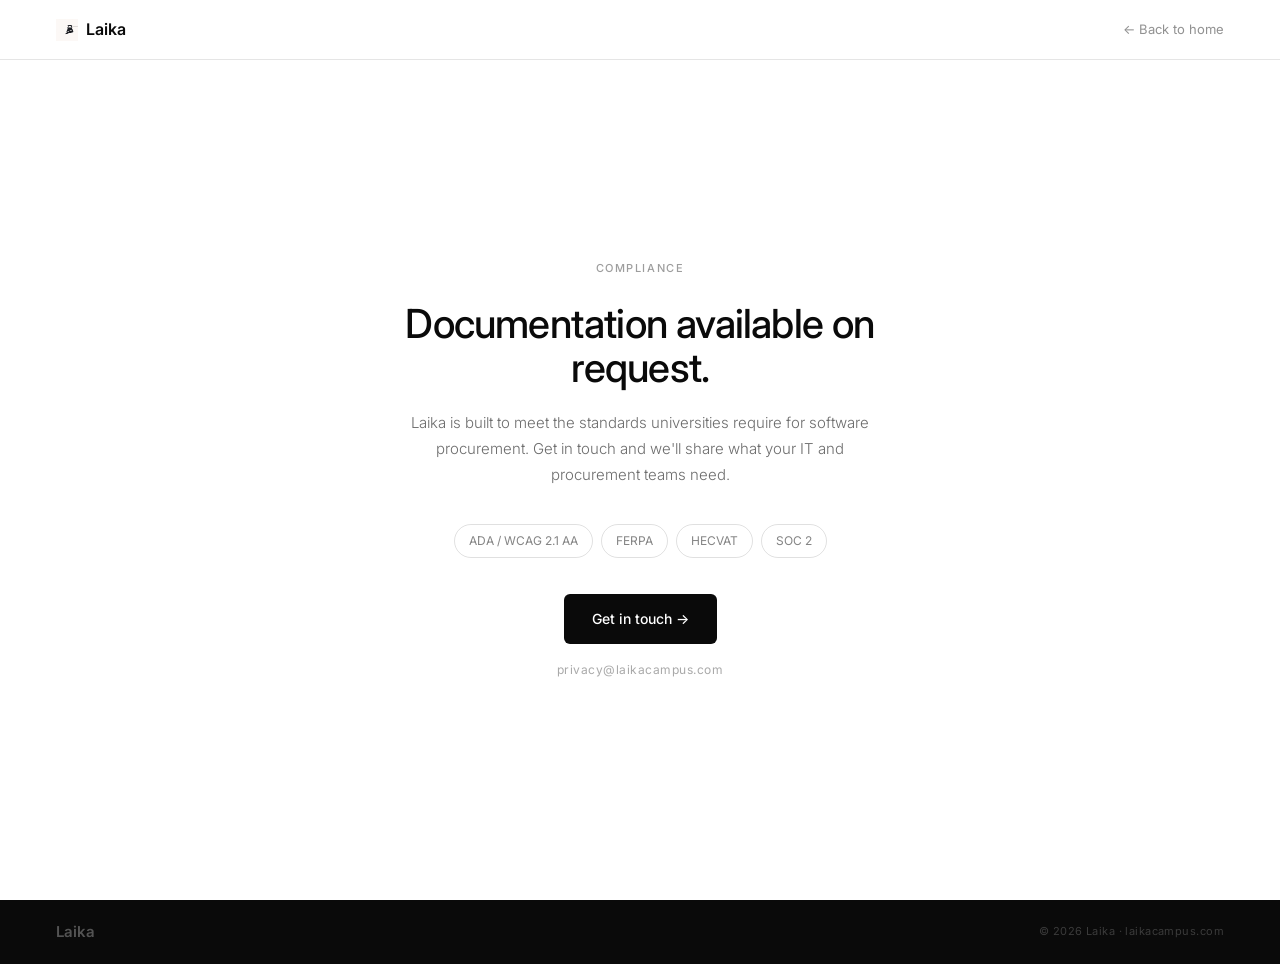
==== commit b2e87f02: "feat(compliance): replace detail page with gated contact page Strips the full ADA/FERPA/HECVAT/SOC2 " ====
--- a/compliance.html
+++ b/compliance.html
@@ -4,7 +4,7 @@
 <meta charset="UTF-8">
 <meta name="viewport" content="width=device-width, initial-scale=1.0">
 <title>Laika · Compliance</title>
-<link href="https://fonts.googleapis.com/css2?family=Cormorant+Garamond:ital,wght@0,300;0,400;0,500;1,300;1,400;1,500&family=DM+Sans:wght@300;400;500&display=swap" rel="stylesheet">
+<link href="https://fonts.googleapis.com/css2?family=Cormorant+Garamond:ital,wght@1,300&family=Inter:ital,wght@0,300;0,400;0,500;0,600;1,300;1,400;1,500;1,600&display=swap" rel="stylesheet">
 <link rel="stylesheet" href="motion.css">
 <script>document.documentElement.classList.add('js-motion');</script>
 <style>
@@ -12,22 +12,16 @@
 html{scroll-behavior:smooth}
 
 :root{
-  --ink:#0a0a0d;
-  --ink2:#13131a;
-  --off:#f5f3ef;
-  --offwarm:#ede9e3;
-  --rule:rgba(10,10,13,0.1);
-  --rule2:rgba(10,10,13,0.06);
-  --muted:#9a9690;
-  --muted2:#6b6860;
-  --text:#2a2825;
-  --p:#7c3aed;
+  --text:#0a0a0a;
+  --bg:#ffffff;
+  --bg2:#f9f9fb;
+  --border:rgba(0,0,0,0.1);
 }
 
 body{
-  background:var(--off);
+  background:var(--bg);
   color:var(--text);
-  font-family:'DM Sans',-apple-system,sans-serif;
+  font-family:'Inter',-apple-system,sans-serif;
   font-size:16px;
   line-height:1.6;
   -webkit-font-smoothing:antialiased;
@@ -38,431 +32,149 @@
   position:fixed;top:0;left:0;right:0;z-index:100;
   padding:0 56px;height:60px;
   display:flex;align-items:center;justify-content:space-between;
-  background:rgba(245,243,239,0.88);
+  background:rgba(255,255,255,0.88);
   backdrop-filter:blur(16px);
-  border-bottom:1px solid var(--rule);
+  border-bottom:1px solid var(--border);
 }
 
 .nav-logo{
-  font-family:'Cormorant Garamond',serif;
-  font-size:18px;font-weight:400;
-  color:var(--ink);text-decoration:none;
-  letter-spacing:0.08em;text-transform:uppercase;
+  font-family:'Inter',sans-serif;
+  font-size:16px;font-weight:600;
+  color:var(--text);text-decoration:none;
   display:flex;align-items:center;gap:8px;
 }
-.nav-logo-mark{
-  width:22px;height:22px;display:block;
-}
+.nav-logo-mark{width:22px;height:22px;display:block;}
 
 .nav-back{
   font-size:13px;font-weight:400;
-  color:var(--muted2);text-decoration:none;
+  color:rgba(10,10,10,0.45);text-decoration:none;
   transition:color 0.15s;
   display:flex;align-items:center;gap:6px;
 }
-.nav-back:hover{color:var(--ink);}
+.nav-back:hover{color:var(--text);}
 
-/* HEADER */
-.page-header{
-  padding:120px 56px 72px;
-  border-bottom:1px solid var(--rule);
-  display:grid;
-  grid-template-columns:1fr 1fr;
-  gap:80px;
-  align-items:end;
+/* MAIN */
+main{
+  min-height:100vh;
+  display:flex;align-items:center;justify-content:center;
+  padding:120px 24px 80px;
 }
 
-.header-kicker{
+.gate{
+  max-width:480px;
+  text-align:center;
+}
+
+.gate-eyebrow{
   font-size:11px;font-weight:500;
   letter-spacing:0.14em;text-transform:uppercase;
-  color:var(--muted);
+  color:rgba(10,10,10,0.4);
   margin-bottom:24px;
-  display:flex;align-items:center;gap:10px;
-}
-.header-kicker::before{content:'';display:inline-block;width:24px;height:1px;background:var(--muted);}
-
-h1{
-  font-family:'Cormorant Garamond',serif;
-  font-size:clamp(44px,5.5vw,68px);
-  font-weight:300;
-  line-height:1.02;
-  letter-spacing:-0.02em;
-  color:var(--ink);
 }
 
-h1 em{font-style:italic;}
-
-.header-note{
-  font-size:15px;color:var(--muted2);
-  font-weight:300;line-height:1.75;
-  align-self:end;
+.gate-heading{
+  font-size:clamp(28px,4vw,40px);
+  font-weight:500;
+  line-height:1.1;
+  letter-spacing:-0.02em;
+  margin-bottom:20px;
 }
 
-/* COMPLIANCE ITEMS */
-.compliance-section{
-  border-bottom:1px solid var(--rule);
-  display:grid;
-  grid-template-columns:280px 1fr;
+.gate-body{
+  font-size:15px;
+  font-weight:300;
+  line-height:1.75;
+  color:rgba(10,10,10,0.6);
+  margin-bottom:36px;
 }
 
-.comp-left{
-  padding:56px 40px;
-  border-right:1px solid var(--rule);
-  position:sticky;top:60px;
-  align-self:start;
+.gate-cta{
+  display:inline-flex;align-items:center;
+  background:var(--text);color:#ffffff;
+  padding:14px 28px;border-radius:6px;
+  font-size:14px;font-weight:500;
+  text-decoration:none;
+  transition:opacity 0.15s;
+  margin-bottom:16px;
+}
+.gate-cta:hover{opacity:0.8;}
+
+.gate-email{
+  display:block;
+  font-size:12px;
+  color:rgba(10,10,10,0.35);
+  text-decoration:none;
+  letter-spacing:0.04em;
+  transition:color 0.15s;
+}
+.gate-email:hover{color:var(--text);}
+
+.gate-pills{
+  display:flex;flex-wrap:wrap;gap:8px;
+  justify-content:center;
+  margin-bottom:36px;
 }
 
-.comp-tag{
-  font-size:10px;font-weight:500;
-  letter-spacing:0.12em;text-transform:uppercase;
-  color:var(--muted);
-  margin-bottom:12px;
+.gate-pill{
+  font-size:12px;font-weight:400;
+  color:rgba(10,10,10,0.5);
+  border:1px solid rgba(0,0,0,0.12);
+  border-radius:100px;
+  padding:6px 14px;
+  white-space:nowrap;
 }
-
-.comp-name{
-  font-family:'Cormorant Garamond',serif;
-  font-size:26px;font-weight:400;
-  color:var(--ink);
-  letter-spacing:-0.01em;
-  line-height:1.2;
-  margin-bottom:16px;
-}
-
-.comp-status{
-  display:inline-flex;align-items:center;gap:6px;
-  font-size:11px;font-weight:500;
-  letter-spacing:0.06em;text-transform:uppercase;
-}
-
-.status-dot{
-  width:6px;height:6px;border-radius:50%;
-}
-
-.status-ready .status-dot{background:#22c55e;}
-.status-ready{color:#166534;}
-.status-progress .status-dot{background:#f59e0b;}
-.status-progress{color:#92400e;}
-
-.comp-right{
-  padding:56px 56px;
-}
-
-.comp-headline{
-  font-family:'Cormorant Garamond',serif;
-  font-size:22px;font-weight:400;
-  color:var(--ink);
-  letter-spacing:-0.01em;
-  margin-bottom:16px;
-  line-height:1.3;
-}
-
-.comp-body{
-  font-size:14px;color:var(--muted2);
-  font-weight:300;line-height:1.85;
-  margin-bottom:32px;
-  max-width:560px;
-}
-
-.comp-details{
-  display:flex;flex-direction:column;gap:0;
-  border:1px solid var(--rule);
-  border-radius:6px;
-  overflow:hidden;
-}
-
-.comp-detail-row{
-  display:grid;
-  grid-template-columns:180px 1fr;
-  border-bottom:1px solid var(--rule);
-}
-.comp-detail-row:last-child{border-bottom:none;}
-
-.comp-detail-label{
-  padding:14px 18px;
-  font-size:11px;font-weight:500;
-  letter-spacing:0.08em;text-transform:uppercase;
-  color:var(--muted);
-  border-right:1px solid var(--rule);
-  background:var(--offwarm);
-}
-
-.comp-detail-value{
-  padding:14px 18px;
-  font-size:13px;color:var(--text);
-  font-weight:300;line-height:1.6;
-}
-
-/* CONTACT STRIP */
-.contact-strip{
-  background:var(--ink);
-  padding:72px 56px;
-  display:flex;
-  align-items:center;
-  justify-content:space-between;
-  gap:48px;
-}
-
-.cs-left{
-  font-family:'Cormorant Garamond',serif;
-  font-size:clamp(24px,3vw,36px);
-  font-weight:300;font-style:italic;
-  color:var(--off);
-  line-height:1.2;
-  letter-spacing:-0.01em;
-}
-
-.cs-right{display:flex;flex-direction:column;gap:12px;align-items:flex-end;}
-
-.btn-light{
-  display:inline-flex;align-items:center;
-  background:var(--off);color:var(--ink);
-  padding:13px 26px;border-radius:5px;
-  font-size:14px;font-weight:500;
-  text-decoration:none;
-  transition:background 0.15s,transform 0.12s;
-}
-.btn-light:hover{background:#fff;transform:translateY(-2px);}
-
-.cs-email{
-  font-size:12px;color:rgba(245,243,239,0.35);
-  text-decoration:none;letter-spacing:0.04em;
-  transition:color 0.15s;
-}
-.cs-email:hover{color:rgba(245,243,239,0.7);}
 
 /* FOOTER */
 footer{
-  background:var(--ink);
-  border-top:1px solid rgba(245,243,239,0.07);
+  background:var(--text);
   padding:20px 56px;
   display:flex;align-items:center;justify-content:space-between;
 }
 
 .footer-logo{
-  font-family:'Cormorant Garamond',serif;
-  font-size:16px;font-weight:300;
-  color:rgba(245,243,239,0.3);
-  letter-spacing:0.08em;text-transform:uppercase;
+  font-size:15px;font-weight:600;
+  color:rgba(255,255,255,0.3);
 }
 
-.footer-copy{font-size:11px;color:rgba(245,243,239,0.22);letter-spacing:0.04em;}
+.footer-copy{font-size:11px;color:rgba(255,255,255,0.2);letter-spacing:0.04em;}
 
-/* ANIMATIONS — .reveal, .d1/.d2, and reduced-motion guard live in motion.css */
-
-/* RESPONSIVE */
-@media(max-width:800px){
-  nav{padding:0 24px;}
-  .page-header{grid-template-columns:1fr;padding:100px 24px 48px;gap:24px;}
-  .compliance-section{grid-template-columns:1fr;}
-  .comp-left{position:static;border-right:none;border-bottom:1px solid var(--rule);padding:36px 24px 28px;}
-  .comp-right{padding:32px 24px 48px;}
-  .comp-detail-row{grid-template-columns:1fr;}
-  .comp-detail-label{border-right:none;border-bottom:1px solid var(--rule);}
-  .contact-strip{flex-direction:column;padding:48px 24px;align-items:flex-start;}
-  .cs-right{align-items:flex-start;}
-  footer{padding:18px 24px;flex-direction:column;gap:8px;text-align:center;}
+@media(max-width:600px){
+  nav{padding:0 20px;}
+  footer{padding:18px 20px;flex-direction:column;gap:8px;text-align:center;}
 }
 </style>
 </head>
 <body>
 
-<!-- NAV -->
 <nav>
   <a href="index.html" class="nav-logo">
-    <svg class="nav-logo-mark" viewBox="0 0 28 28" fill="none" xmlns="http://www.w3.org/2000/svg" aria-hidden="true">
-      <circle cx="14" cy="14" r="13.5" stroke="#0a0a0d" stroke-opacity="0.15"/>
-      <circle cx="14" cy="14" r="3" fill="#0a0a0d" opacity="0.7"/>
-    </svg>
+    <img class="nav-logo-mark" src="faro-lighthouse.png" alt="" aria-hidden="true">
     Laika
   </a>
   <a href="index.html" class="nav-back">← Back to home</a>
 </nav>
 
-<!-- HEADER -->
-<div class="page-header">
-  <div>
-    <div class="header-kicker">Compliance & security</div>
-    <h1>Built to meet<br>university <em>standards.</em></h1>
+<main>
+  <div class="gate reveal">
+    <div class="gate-eyebrow">Compliance</div>
+    <h1 class="gate-heading">Documentation available on request.</h1>
+    <p class="gate-body">Laika is built to meet the standards universities require for software procurement. Get in touch and we'll share what your IT and procurement teams need.</p>
+    <div class="gate-pills">
+      <span class="gate-pill">ADA / WCAG 2.1 AA</span>
+      <span class="gate-pill">FERPA</span>
+      <span class="gate-pill">HECVAT</span>
+      <span class="gate-pill">SOC 2</span>
+    </div>
+    <a href="index.html#contact" class="gate-cta">Get in touch →</a>
+    <a href="mailto:privacy@laikacampus.com" class="gate-email">privacy@laikacampus.com</a>
   </div>
-  <p class="header-note">Universities have real legal obligations when evaluating third-party software. Laika is built to meet those requirements, so your IT and procurement teams aren't the bottleneck.</p>
-</div>
+</main>
 
-<!-- ADA / WCAG -->
-<div class="compliance-section">
-  <div class="comp-left reveal">
-    <div class="comp-tag">Federal law</div>
-    <div class="comp-name">ADA / WCAG 2.1 AA</div>
-    <div class="comp-status status-ready">
-      <div class="status-dot"></div>
-      Compliant
-    </div>
-  </div>
-  <div class="comp-right reveal d1">
-    <div class="comp-headline">Accessible to every student and staff member, by law.</div>
-    <p class="comp-body">The DOJ finalized a rule under Title II of the ADA requiring all public universities to ensure their third-party software meets WCAG 2.1 Level AA standards by April 24, 2026. Universities are legally responsible for verifying that every vendor they deploy meets the standard. Laika is built to meet it.</p>
-    <div class="comp-details">
-      <div class="comp-detail-row">
-        <div class="comp-detail-label">Standard</div>
-        <div class="comp-detail-value">WCAG 2.1 Level AA, the DOJ-mandated benchmark for public universities</div>
-      </div>
-      <div class="comp-detail-row">
-        <div class="comp-detail-label">Keyboard nav</div>
-        <div class="comp-detail-value">All features fully operable without a mouse</div>
-      </div>
-      <div class="comp-detail-row">
-        <div class="comp-detail-label">Screen readers</div>
-        <div class="comp-detail-value">ARIA labels on all interactive elements, semantic HTML throughout</div>
-      </div>
-      <div class="comp-detail-row">
-        <div class="comp-detail-label">Color contrast</div>
-        <div class="comp-detail-value">4.5:1 minimum ratio for all text, audited and passing</div>
-      </div>
-      <div class="comp-detail-row">
-        <div class="comp-detail-label">Alt text</div>
-        <div class="comp-detail-value">Item photos auto-populated with AI-generated descriptions at upload</div>
-      </div>
-      <div class="comp-detail-row">
-        <div class="comp-detail-label">Documentation</div>
-        <div class="comp-detail-value">Accessibility statement available at laikacampus.com/accessibility</div>
-      </div>
-    </div>
-  </div>
-</div>
-
-<!-- FERPA -->
-<div class="compliance-section">
-  <div class="comp-left reveal">
-    <div class="comp-tag">Student privacy</div>
-    <div class="comp-name">FERPA</div>
-    <div class="comp-status status-ready">
-      <div class="status-dot"></div>
-      Compliant
-    </div>
-  </div>
-  <div class="comp-right reveal d1">
-    <div class="comp-headline">Student data handled with care, and with the law in mind.</div>
-    <p class="comp-body">FERPA governs the privacy of student education records. When Laika collects a student's name, email, or ID number during a claim, that data is subject to FERPA protections. We collect only what's necessary to return a lost item, keep it isolated per university, and never share it across institutions.</p>
-    <div class="comp-details">
-      <div class="comp-detail-row">
-        <div class="comp-detail-label">Data collected</div>
-        <div class="comp-detail-value">Name, email, student ID, phone. Only what's needed to verify pickup.</div>
-      </div>
-      <div class="comp-detail-row">
-        <div class="comp-detail-label">Data isolation</div>
-        <div class="comp-detail-value">Each university's data is fully scoped. Never visible across institutions.</div>
-      </div>
-      <div class="comp-detail-row">
-        <div class="comp-detail-label">Purpose limitation</div>
-        <div class="comp-detail-value">Collected solely for lost item recovery. Not shared, sold, or used elsewhere.</div>
-      </div>
-      <div class="comp-detail-row">
-        <div class="comp-detail-label">Retention</div>
-        <div class="comp-detail-value">Claim records retained per institution's policy. Deletion available on request.</div>
-      </div>
-      <div class="comp-detail-row">
-        <div class="comp-detail-label">Documentation</div>
-        <div class="comp-detail-value">FERPA data handling statement and DPA template available on request — email <a href="mailto:privacy@laikacampus.com">privacy@laikacampus.com</a></div>
-      </div>
-    </div>
-  </div>
-</div>
-
-<!-- HECVAT -->
-<div class="compliance-section">
-  <div class="comp-left reveal">
-    <div class="comp-tag">Vendor assessment</div>
-    <div class="comp-name">HECVAT 4</div>
-    <div class="comp-status status-progress">
-      <div class="status-dot"></div>
-      In progress
-    </div>
-  </div>
-  <div class="comp-right reveal d1">
-    <div class="comp-headline">The standard questionnaire, completed before you ask.</div>
-    <p class="comp-body">Most vendors wait to be asked for a HECVAT. We're completing it proactively so when your IT team requests it, it's ready. Your procurement process doesn't stall.</p>
-    <div class="comp-details">
-      <div class="comp-detail-row">
-        <div class="comp-detail-label">Version</div>
-        <div class="comp-detail-value">HECVAT 4.1.5, released February 2025</div>
-      </div>
-      <div class="comp-detail-row">
-        <div class="comp-detail-label">Sections covered</div>
-        <div class="comp-detail-value">Organization, Product, Infrastructure, IT Accessibility, AI, Privacy</div>
-      </div>
-      <div class="comp-detail-row">
-        <div class="comp-detail-label">Infrastructure</div>
-        <div class="comp-detail-value">Answered using Vercel and Supabase SOC 2 documentation</div>
-      </div>
-      <div class="comp-detail-row">
-        <div class="comp-detail-label">AI section</div>
-        <div class="comp-detail-value">Answered using Anthropic's published responsible AI and data handling policies</div>
-      </div>
-      <div class="comp-detail-row">
-        <div class="comp-detail-label">Availability</div>
-        <div class="comp-detail-value">Shared with any institution on request. Completed once, valid for all.</div>
-      </div>
-    </div>
-  </div>
-</div>
-
-<!-- DATA SECURITY -->
-<div class="compliance-section" style="border-bottom:none;">
-  <div class="comp-left reveal">
-    <div class="comp-tag">Infrastructure</div>
-    <div class="comp-name">Data security</div>
-    <div class="comp-status status-ready">
-      <div class="status-dot"></div>
-      SOC 2 infrastructure
-    </div>
-  </div>
-  <div class="comp-right reveal d1">
-    <div class="comp-headline">Enterprise-grade infrastructure. No servers to manage.</div>
-    <p class="comp-body">Laika runs entirely on Vercel and Supabase, both SOC 2 Type II certified. We don't run servers ourselves, so your institution takes on no infrastructure risk. All data is encrypted. All university data is isolated.</p>
-    <div class="comp-details">
-      <div class="comp-detail-row">
-        <div class="comp-detail-label">Hosting</div>
-        <div class="comp-detail-value">Vercel (SOC 2 Type II), globally distributed</div>
-      </div>
-      <div class="comp-detail-row">
-        <div class="comp-detail-label">Database</div>
-        <div class="comp-detail-value">Supabase on AWS us-east-1 (SOC 2 Type II), row-level security enabled</div>
-      </div>
-      <div class="comp-detail-row">
-        <div class="comp-detail-label">Encryption</div>
-        <div class="comp-detail-value">All data encrypted at rest and in transit via TLS 1.2+</div>
-      </div>
-      <div class="comp-detail-row">
-        <div class="comp-detail-label">Data isolation</div>
-        <div class="comp-detail-value">University-scoped access. No institution can see another's data.</div>
-      </div>
-      <div class="comp-detail-row">
-        <div class="comp-detail-label">Incident response</div>
-        <div class="comp-detail-value">Documented plan. Affected universities notified within 72 hours of any breach.</div>
-      </div>
-      <div class="comp-detail-row">
-        <div class="comp-detail-label">Documentation</div>
-        <div class="comp-detail-value">DPA template, incident response plan, and infrastructure docs available on request — email <a href="mailto:privacy@laikacampus.com">privacy@laikacampus.com</a></div>
-      </div>
-    </div>
-  </div>
-</div>
-
-<!-- CONTACT STRIP -->
-<div class="contact-strip reveal">
-  <div class="cs-left">Questions about<br>compliance?</div>
-  <div class="cs-right">
-    <a href="/#contact" class="btn-light">Get in touch →</a>
-    <a href="mailto:privacy@laikacampus.com" class="cs-email">privacy@laikacampus.com</a>
-  </div>
-</div>
-
-<!-- FOOTER -->
 <footer>
   <div class="footer-logo">Laika</div>
   <div class="footer-copy">© 2026 Laika · laikacampus.com</div>
 </footer>
 
 <script src="motion.js"></script>
-
 </body>
 </html>
--- a/motion.css
+++ b/motion.css
@@ -49,6 +49,36 @@
 .js-motion .d2 { transition-delay: calc(var(--motion-stagger) * 2); }
 .js-motion .d3 { transition-delay: calc(var(--motion-stagger) * 3); }
 
+/* ── Scale-fade reveal — cards, mission, featured tiles ────────────── */
+.js-motion .reveal-scale {
+  opacity: 0;
+  transform: scale(0.97) translateY(10px);
+  transition:
+    opacity   var(--motion-dur) var(--motion-ease),
+    transform var(--motion-dur) var(--motion-ease);
+  will-change: opacity, transform;
+}
+.js-motion .reveal-scale.on {
+  opacity: 1;
+  transform: scale(1) translateY(0);
+}
+
+/* ── Scroll progress bar ────────────────────────────────────────────── */
+.scroll-progress {
+  position: fixed; top: 0; left: 0; z-index: 200;
+  height: 2px; width: 0%;
+  background: var(--text, #0a0a0a);
+  pointer-events: none;
+  transition: width 0.06s linear;
+}
+
+/* ── Nav scroll state ───────────────────────────────────────────────── */
+nav { transition: box-shadow 0.3s ease, border-color 0.3s ease; }
+nav.scrolled {
+  box-shadow: 0 2px 24px rgba(0,0,0,0.07);
+  border-bottom-color: rgba(0,0,0,0.14);
+}
+
 /* ── Counter ─────────────────────────────────────────────────────────── */
 [data-counter] { display: inline-block; }
 
@@ -70,7 +100,8 @@
   }
 
   /* Reveal — visible immediately, no transform, at most a 150ms fade */
-  .js-motion .reveal {
+  .js-motion .reveal,
+  .js-motion .reveal-scale {
     opacity: 1 !important;
     transform: none !important;
     transition: opacity 150ms ease !important;
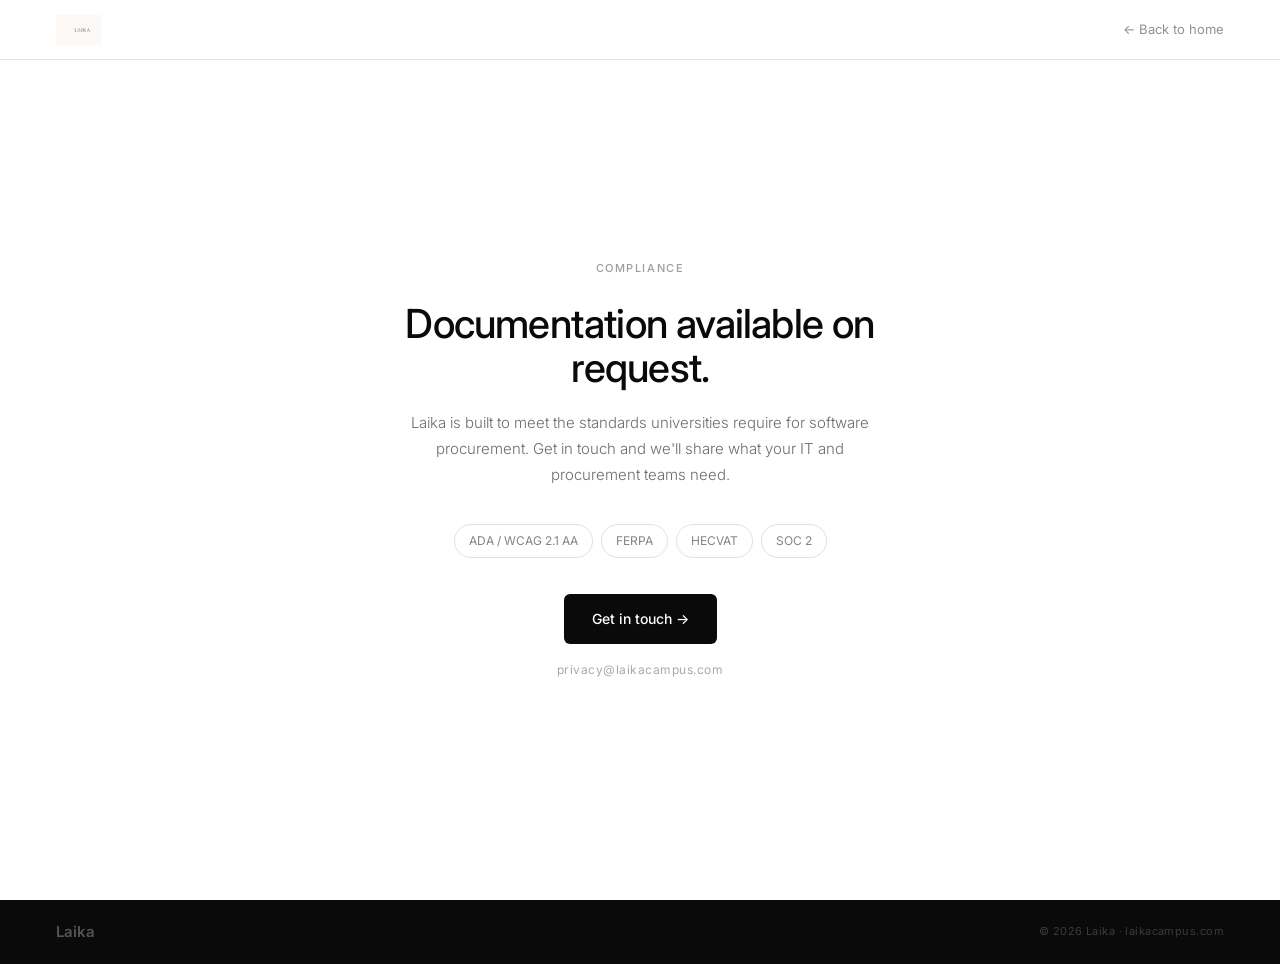
==== commit 5f87f04e: "feat: replace nav text with laika-wordmark.png Uses mix-blend-mode:multiply so the cream background " ====
--- a/compliance.html
+++ b/compliance.html
@@ -38,12 +38,13 @@
 }
 
 .nav-logo{
-  font-family:'Inter',sans-serif;
-  font-size:16px;font-weight:600;
-  color:var(--text);text-decoration:none;
-  display:flex;align-items:center;gap:8px;
+  text-decoration:none;
+  display:flex;align-items:center;
 }
-.nav-logo-mark{width:22px;height:22px;display:block;}
+.nav-logo-img{
+  height:30px;width:auto;display:block;
+  mix-blend-mode:multiply;
+}
 
 .nav-back{
   font-size:13px;font-weight:400;
@@ -148,8 +149,7 @@
 
 <nav>
   <a href="index.html" class="nav-logo">
-    <img class="nav-logo-mark" src="faro-lighthouse.png" alt="" aria-hidden="true">
-    Laika
+    <img class="nav-logo-img" src="laika-wordmark.png" alt="Laika">
   </a>
   <a href="index.html" class="nav-back">← Back to home</a>
 </nav>
--- a/motion.css
+++ b/motion.css
@@ -11,12 +11,12 @@
 
 /* ── Motion tokens ──────────────────────────────────────────────────── */
 :root {
-  --motion-dur:         500ms;
-  --motion-dur-slow:    650ms;
+  --motion-dur:         400ms;
+  --motion-dur-slow:    600ms;
   --motion-dur-counter: 1200ms;
-  --motion-ease:        cubic-bezier(0.16, 1, 0.3, 1); /* ease-out-expo */
-  --motion-translate:   24px;
-  --motion-stagger:     80ms;
+  --motion-ease:        cubic-bezier(0.25, 0.1, 0.25, 1); /* standard ease */
+  --motion-translate:   20px;
+  --motion-stagger:     70ms;
 }
 
 /* ── Initial-load hero keyframe ─────────────────────────────────────── */
@@ -49,29 +49,6 @@
 .js-motion .d2 { transition-delay: calc(var(--motion-stagger) * 2); }
 .js-motion .d3 { transition-delay: calc(var(--motion-stagger) * 3); }
 
-/* ── Scale-fade reveal — cards, mission, featured tiles ────────────── */
-.js-motion .reveal-scale {
-  opacity: 0;
-  transform: scale(0.97) translateY(10px);
-  transition:
-    opacity   var(--motion-dur) var(--motion-ease),
-    transform var(--motion-dur) var(--motion-ease);
-  will-change: opacity, transform;
-}
-.js-motion .reveal-scale.on {
-  opacity: 1;
-  transform: scale(1) translateY(0);
-}
-
-/* ── Scroll progress bar ────────────────────────────────────────────── */
-.scroll-progress {
-  position: fixed; top: 0; left: 0; z-index: 200;
-  height: 2px; width: 0%;
-  background: var(--text, #0a0a0a);
-  pointer-events: none;
-  transition: width 0.06s linear;
-}
-
 /* ── Nav scroll state ───────────────────────────────────────────────── */
 nav { transition: box-shadow 0.3s ease, border-color 0.3s ease; }
 nav.scrolled {
@@ -100,8 +77,7 @@
   }
 
   /* Reveal — visible immediately, no transform, at most a 150ms fade */
-  .js-motion .reveal,
-  .js-motion .reveal-scale {
+  .js-motion .reveal {
     opacity: 1 !important;
     transform: none !important;
     transition: opacity 150ms ease !important;
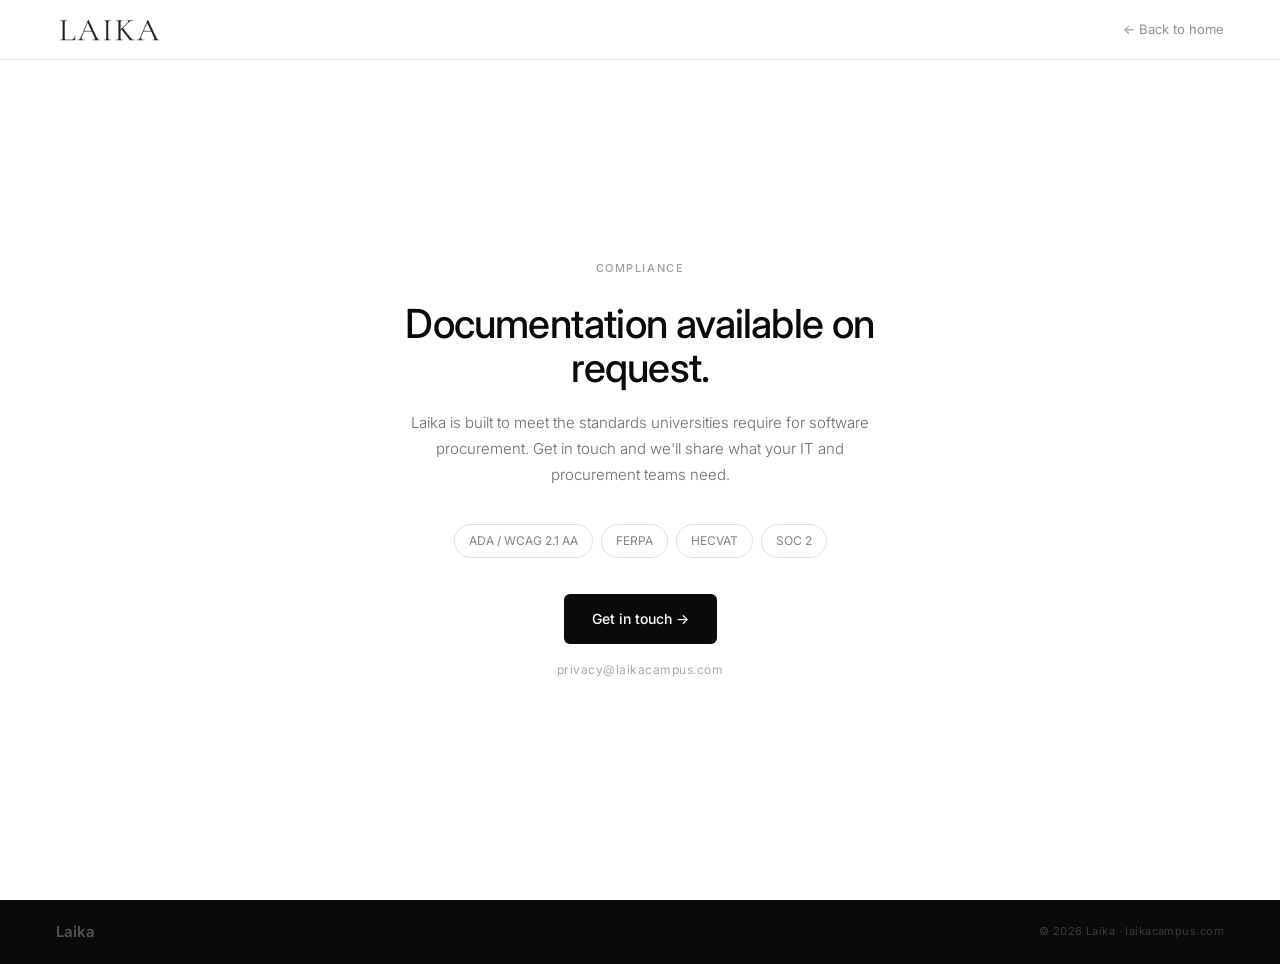
==== commit 8ec38b17: "fix: wordmark — remove background, crop tight, drop blend mode Co-Authored-By: Claude Sonnet 4.6 <no" ====
--- a/compliance.html
+++ b/compliance.html
@@ -42,8 +42,7 @@
   display:flex;align-items:center;
 }
 .nav-logo-img{
-  height:30px;width:auto;display:block;
-  mix-blend-mode:multiply;
+  height:28px;width:auto;display:block;
 }
 
 .nav-back{
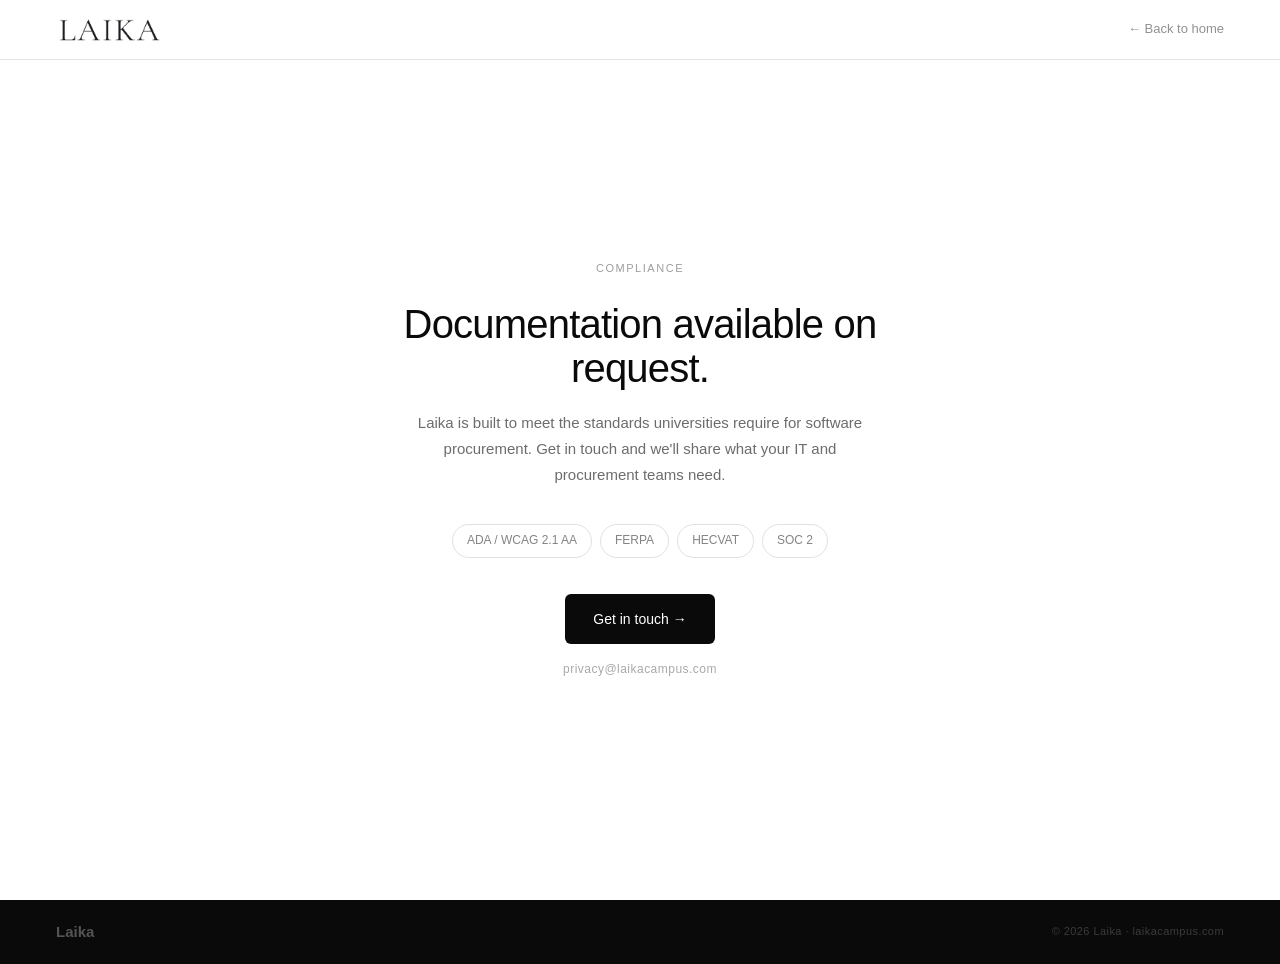
==== commit a69e07b5: "style(marketing): switch all text to Satoshi and unify to one dark color Replace Inter + Cormorant G" ====
--- a/compliance.html
+++ b/compliance.html
@@ -4,7 +4,8 @@
 <meta charset="UTF-8">
 <meta name="viewport" content="width=device-width, initial-scale=1.0">
 <title>Laika · Compliance</title>
-<link href="https://fonts.googleapis.com/css2?family=Cormorant+Garamond:ital,wght@1,300&family=Inter:ital,wght@0,300;0,400;0,500;0,600;1,300;1,400;1,500;1,600&display=swap" rel="stylesheet">
+<link rel="preconnect" href="https://api.fontshare.com" crossorigin>
+<link href="https://api.fontshare.com/v2/css?f[]=satoshi@300,400,500,700,900&display=swap" rel="stylesheet">
 <link rel="stylesheet" href="motion.css">
 <script>document.documentElement.classList.add('js-motion');</script>
 <style>
@@ -21,7 +22,7 @@
 body{
   background:var(--bg);
   color:var(--text);
-  font-family:'Inter',-apple-system,sans-serif;
+  font-family:'Satoshi',-apple-system,sans-serif;
   font-size:16px;
   line-height:1.6;
   -webkit-font-smoothing:antialiased;
--- a/motion.css
+++ b/motion.css
@@ -49,6 +49,20 @@
 .js-motion .d2 { transition-delay: calc(var(--motion-stagger) * 2); }
 .js-motion .d3 { transition-delay: calc(var(--motion-stagger) * 3); }
 
+/* ── Slide-from-left reveal — section kickers ───────────────────── */
+.js-motion .reveal-left {
+  opacity: 0;
+  transform: translateX(-14px);
+  transition:
+    opacity   var(--motion-dur) var(--motion-ease),
+    transform var(--motion-dur) var(--motion-ease);
+  will-change: opacity, transform;
+}
+.js-motion .reveal-left.on {
+  opacity: 1;
+  transform: translateX(0);
+}
+
 /* ── Nav scroll state ───────────────────────────────────────────────── */
 nav { transition: box-shadow 0.3s ease, border-color 0.3s ease; }
 nav.scrolled {
@@ -77,7 +91,8 @@
   }
 
   /* Reveal — visible immediately, no transform, at most a 150ms fade */
-  .js-motion .reveal {
+  .js-motion .reveal,
+  .js-motion .reveal-left {
     opacity: 1 !important;
     transform: none !important;
     transition: opacity 150ms ease !important;
